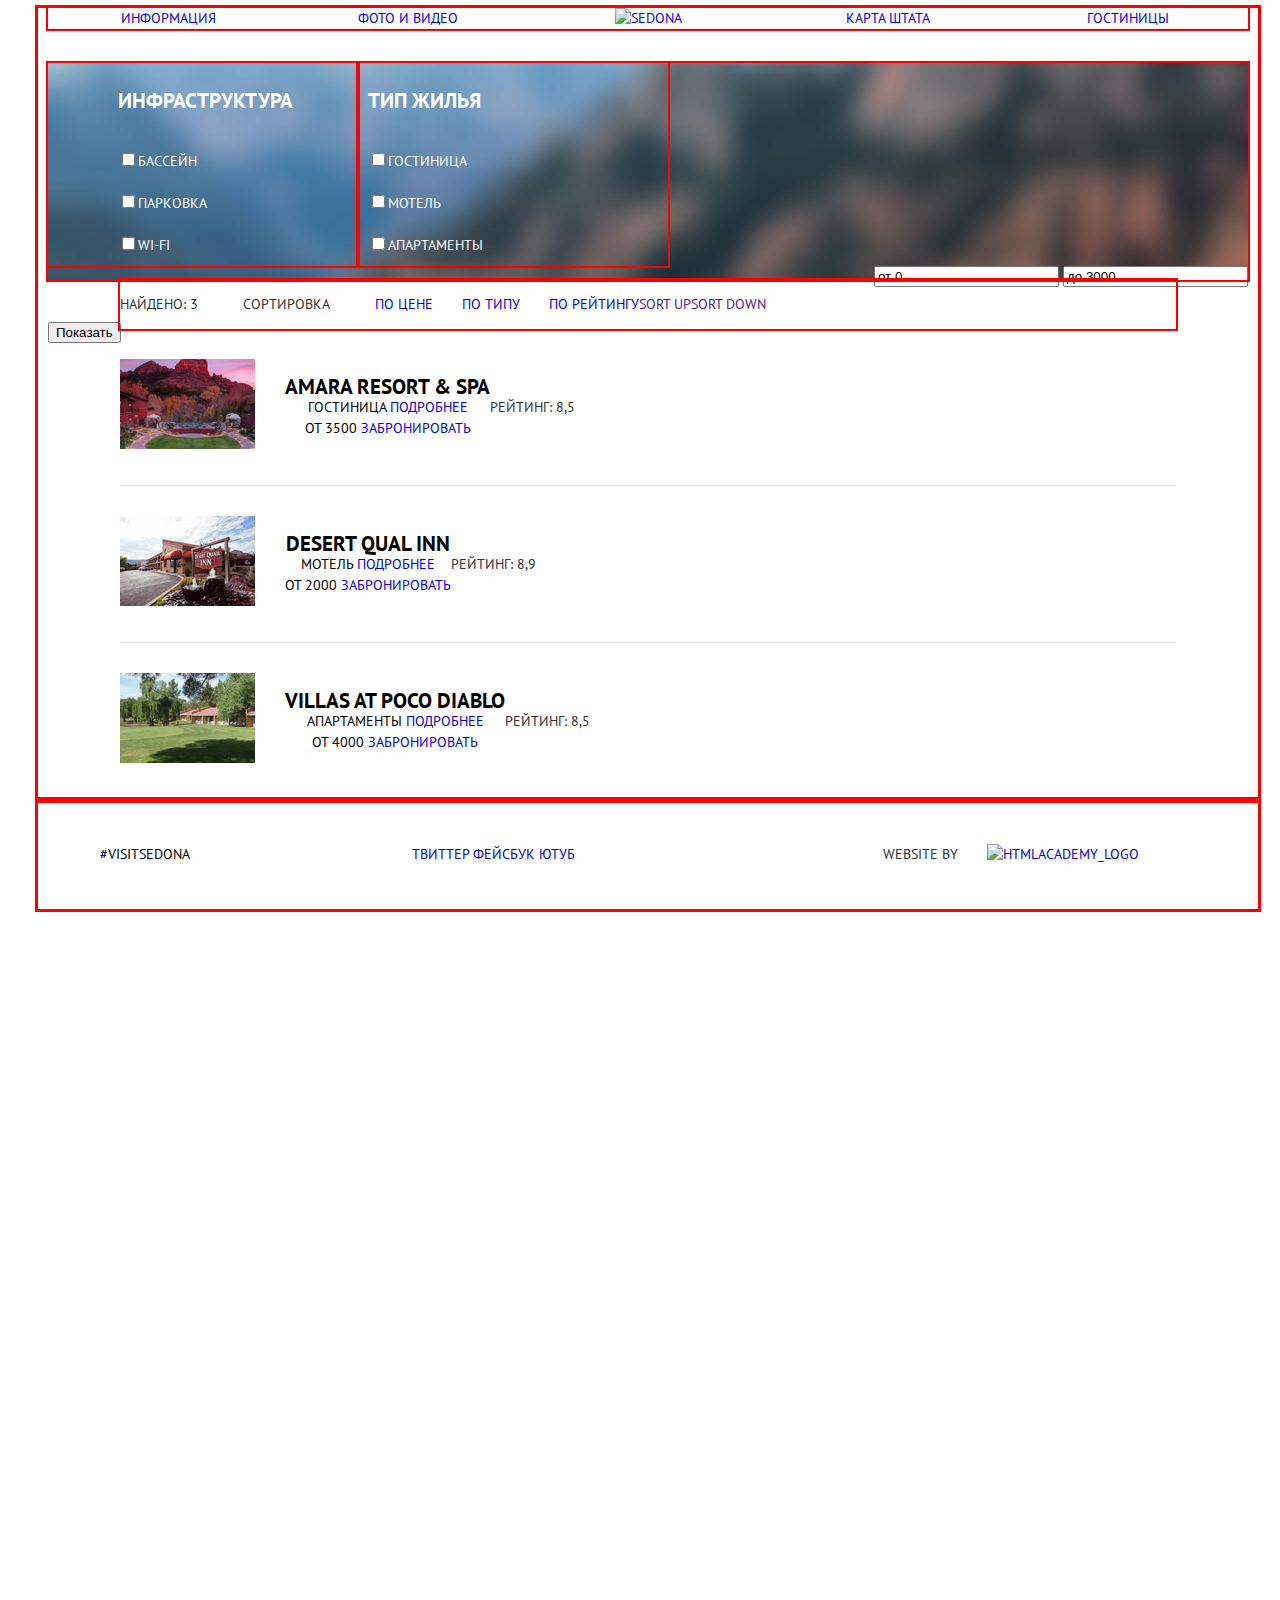
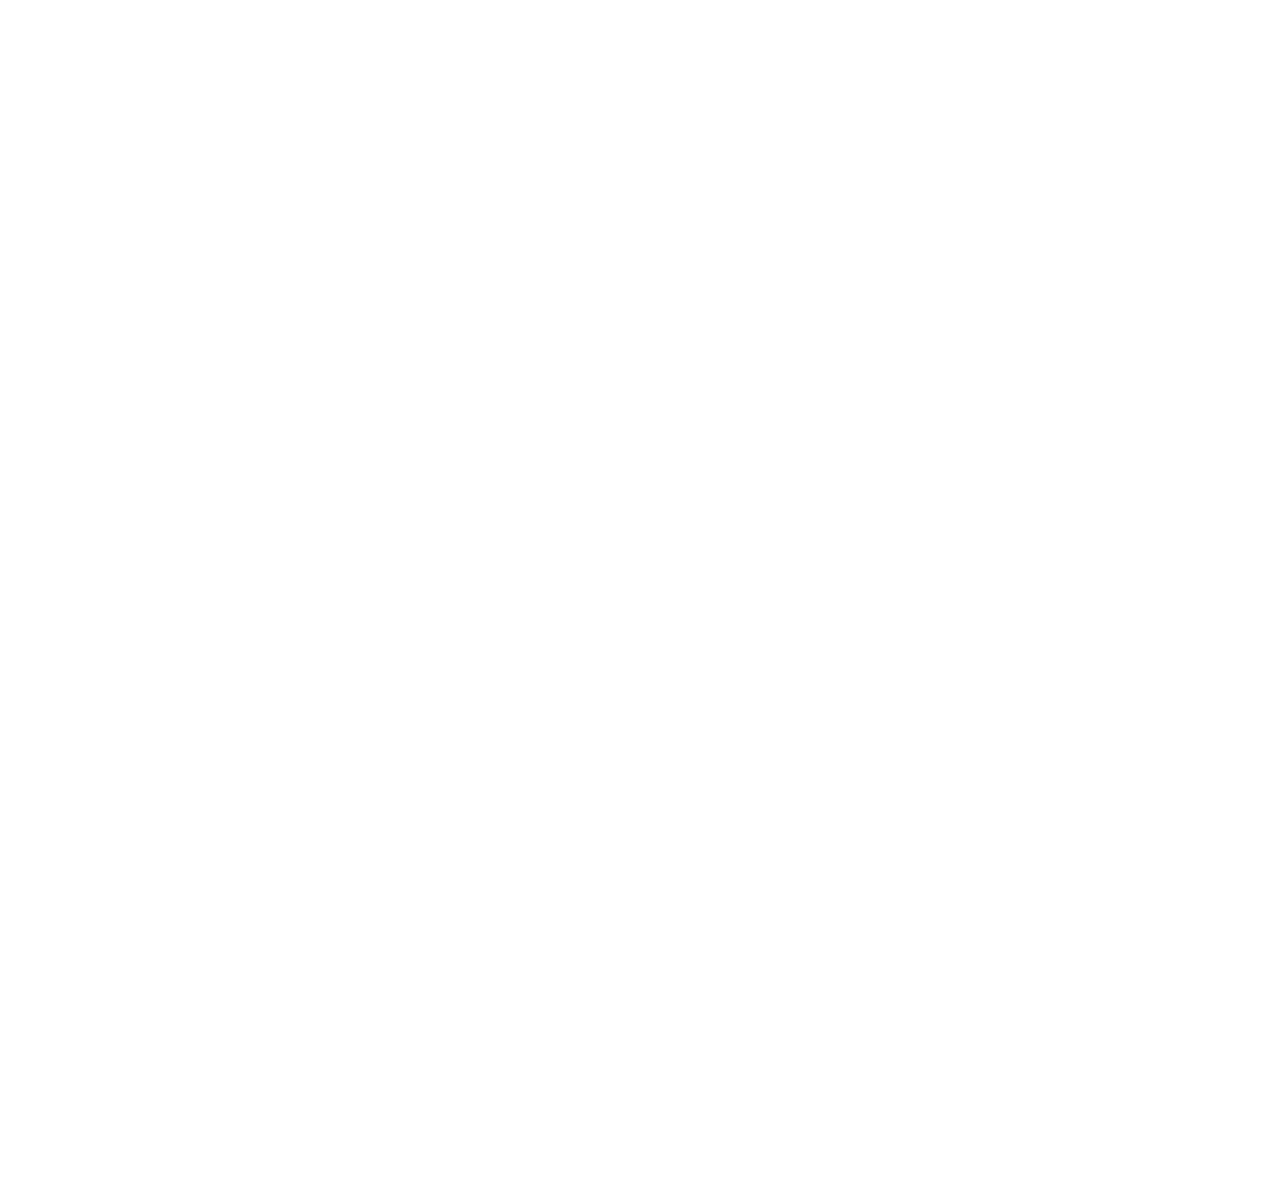
==== hotels.html @ 5031ecbe "Главная+ Отели" ====
<!DOCTYPE html>
<html lang="ru">
  <head>
    <meta charset="utf-8">
    <title>HTML Academy: Седона</title>
    <link href="https://fonts.googleapis.com/css?family=PT+Sans:400,700&subset=cyrillic" rel="stylesheet"> 
    <link href="css/style.css" rel="stylesheet">
  </head>
  <body class="inner-page">
    <main class="container">
  	    <header class="main-header">
           
            <nav class="main-navigation">
                <ul class="nav">
                    <li>
                        <a href="info.html">Информация</a>
                    </li>
                    <li>
                        <a href="gallery.html">Фото и видео</a>
                    </li>
                    <li class="index-logo">
                        <a href="index.html">
                            <img src="img/logo.png" width="138" height="70" alt="Sedona" />
                        </a>
                    </li>
                    <li>
                        <a href="map.html">Карта штата</a>
                    </li>
                    <li>
                        <a href="hotels.html">Гостиницы</a>
                    </li>
                </ul>
            </nav> 
            
        </header>
        <!-- End header -->
    
    
        <div class="inner_form">
            <form action="0#" method="post">
                <div class="features_form">
                    <div class="infrastructure">
                        <h2>Инфраструктура</h2>
                        <input type="checkbox" name="filter_pool" id="pool"><label for="pool">Бассейн</label><br>
                        <input type="checkbox" name="filter_parking" id="parking"><label for="parking">Парковка</label><br>
                        <input type="checkbox" name="filter_wi-fi" id="wi-fi"><label for="wi-fi">WI-FI</label>
                    </div>
                    <div class="houses_type">
                        <h2>Тип жилья</h2>
                        <input type="checkbox" name="filter_hotels" id="hotels"><label for="hotels">Гостиница</label><br>
                        <input type="checkbox" name="filter_motels" id="motels"><label for="motels">Мотель</label><br>
                        <input type="checkbox" name="filter_apartments" id="apartments"><label for="apartments">Апартаменты</label>
                    </div>
                </div>
                <div class="range-filter">
                    <h2>Стоимость в сутки (Р)</h2>
                    <div class="range-controls">
                        <div class="scale"><div style="margin-left:50px;width:100px;" class="bar"></div></div>
                        <div class="toggle min-toggle"></div>
                        <div class="toggle max-toggle"></div>
                    </div>
                    <div class="price-controls">
                        <input class="min-price" type="text" value="от 0">
                        <input class="max-price" type="text" value="до 3000">
                    </div>
                </div>
                    
                    <!-- <input type="text" id="minCost" value="0" placeholder="от 0" />
                    <input type="text" id="maxCost" value="5000" placeholder="до 5000" />
                    <div class="range">
                        <span></span>
                        <span></span>
                    </div> -->
                <button class="btn" type="submit">Показать</button>
            </form>
        </div>
        <!-- End form -->
        <div class="sorting">
            <p>Найдено: 3</p>
            <p>Сортировка</p>
            <ul class="sorting_type">
                <li>
                    <a href="#">По цене</a>
                </li>
                <li>
                    <a href="#">По типу</a>
                </li>
                <li>
                    <a href="#">По рейтингу</a>
                </li>      
            </ul>
            <div class="range">
                <a class="sort_up" href="">sort up</a>
                <a class="sort_down" href="">sort down</a>
            </div>
        </div>
        <article class="hotels">
            <div class="hotel_img">
                <a href="amara_resort.html">
                    <img src="img/amara_resort.jpg" width="135" height="90" alt="amara resort" />
                </a>
            </div>

            <div class="description">
                <h2>Amara Resort & SPA</h2>
                <div class="details">
                    <span>Гостиница</span>
                    <a href="amara_resort.html">Подробнее</a>
                </div>
                <div class="details">
                    <span>от 3500</span>
                    <a href="book.html">Забронировать</a>
                </div>
            </div>
            
            <div class="rating">
                <div class="rating_icon">
                    <span class="icon_star"></span>
                    <span class="icon_star"></span>
                    <span class="icon_star"></span>
                    <span class="icon_star"></span>
                </div> 
                <p class="rating_point">Рейтинг: 8,5</p>
            </div>
        </article>

        <article class="hotels">
            <div class="hotel_img">
                <a href="desert_Qual_Inn.html">
                    <img src="img/Desert_Qual_Inn.jpg" width="135" height="90" alt="Desert Qual Inn" />
                </a>
            </div>

            <div class="description">
                <h2>Desert Qual Inn</h2>
                <div class="details">
                    <span>Мотель</span>
                    <a href="desert_Qual_Inn.html">Подробнее</a>
                </div>
                <div class="details">
                    <span>от 2000</span>
                    <a href="book.html">Забронировать</a>
                </div>
            </div>

            <div class="rating">
                <div class="rating_icon">
                    <span class="icon_star"></span>
                    <span class="icon_star"></span>
                </div> 
                <p class="rating_point">Рейтинг: 8,9</p>
            </div>
        </article>

        <article class="hotels">
            <div class="hotel_img">
                <a href="villas_at_poco.html">
                    <img src="img/villas_at_poco.jpg" width="135" height="90" alt="villas at poco diablo" />
                </a>
            </div>

            <div class="description">
                <h2>Villas At Poco Diablo</h2>
                <div class="details">
                    <span>Апартаменты</span>
                    <a href="villas_at_poco.html">Подробнее</a>
                </div>
                <div class="details">
                    <span>от 4000</span>
                    <a href="book.html">Забронировать</a>
                </div>
            </div>
            <div class="rating">
                <div class="rating_icon">
                    <span class="icon_star"></span>
                    <span class="icon_star"></span>
                    <span class="icon_star"></span>
                    <span class="icon_star"></span>
                </div>
                <p class="rating_point">Рейтинг: 8,5</p>
            </div>
            
        </article>

    </main>
    <!-- End main -->
    <footer class="main-footer">
      <div class="container">
        <span>#Visitsedona</span>
        <section class="footer-social">
          <a class="social-btn social-btn-tw" href="#">Твиттер</a>
          <a class="social-btn social-btn-fb" href="#">Фейсбук</a>
          <a class="social-btn social-btn-ytube" href="#">Ютуб</a>
        </section>
        <section class="footer-copyright">
          <p>Website by</p>
          <a class="btn" href="https://htmlacademy.ru"><img src="img/htmlacademy logo.png" width="113" height="39" alt="htmlacademy_logo" /></a>
        </section>
      </div>
    </footer>
    </main>

    <!-- <p>Репозиторий создан для обучения на интенсивном онлайн‑курсе «<a href="https://htmlacademy.ru/intensive/htmlcss">Базовый HTML и CSS</a>».</p> -->

  </body>
</html>
---- css/style.css ----
body {
	min-width: 1280px;
	min-height: 2762px;
	font-family: 'PT Sans', sans-serif;
	font-size: 14px;
	text-transform: uppercase;
	text-align: center;
	line-height: 21px;
	background: #ffffff url("img/background_photo.jpg") no-repeat 20% top; /*пройти курс по бэкграундам*/

}

h1 {
	font-size: 30px;
	font-weight: bold; 
}

h2 {
	font-size: 21px;
	font-weight: bold;
}

p {
	color: #333333;
}

.container {
	width: 1200px;
	margin: 0 auto;
  	padding: 0 10px;
	
	outline: 3px solid red;
}

.main-header {
	width: auto;
	min-height: 55px;

}

.nav {
	display: flex;
	justify-content: space-around;
	outline: 2px solid red;
}

	
ul {
  	list-style: none;
  	margin: 0;
  	padding-left: 0;
  	align-items: center;
}

.nav li {
	width: 20%;
}

a {
	text-decoration: none;
}

.background_view {
	height: 508px;
	background: url("../img/background_photo.jpg") no-repeat;
	background-size: cover;
	position: relative;
	
}

.background_view:after {
	content: "";
	background: url("../img/background_shape.png") no-repeat;
	height: 57px;
	
	position: absolute;
	bottom: 0;
	left: 0;
	right: 0;
}

.background_view img {
	text-align: center;
	padding-top: 75px;
}

.inner_form {
	height: 217px;
	background: url("../img/form_image.jpg") no-repeat center;
	background-size: cover;
	color: #ffffff;
	
	text-align: left;
	outline: 2px solid red;
}



.features_form {

	display: flex;
	flex-wrap: wrap;
	justify-content: flex-start;
	text-align: left;
	
}

.features_form .infrastructure {
	width: 20%;
	padding-left: 70px;
	line-height: 3em;
	
	outline: 2px solid red;
}


.features_form .houses_type {
	width: 25%;
	padding-left: 10px;
	line-height: 3em;
	
	outline: 2px solid red;
}

.range-filter {
	display: flex;
	justify-content: flex-end;
}

.sorting {
	width: 1056px;
	margin: 0 auto;
	display: flex;
	justify-content: flex-start;
	
	outline: 2px solid red;
}

.sorting p {
	/*width: 25%;*/
	align-items: stretch;
	padding-right: 45px;
}

.sorting_type {
	width: 25%;
	display: flex;
	justify-content: space-between;
	align-items: center;

}

.range {
	display: flex;
	align-items: center;
}


.inner-page .hotels {
	width: 1056px;
	min-height: 59px;
	margin: 0 auto;
	display: flex;
	justify-content: flex-start;
	align-items: center;
	border-bottom: 1px solid #e5e5e5;
	

	/*outline: 2px solid red;*/
}

.inner-page .hotel_img {
	padding: 30px 30px 30px 0px;
}

.inner-page .description h2 {
	margin: 0;
}

.description .details {
	flex-direction: column;
}

.inner-page .rating {
	justify-content: flex-end;
}

.about {
	width: auto;
	min-height: 215px;
	margin-bottom: 10px;
	display: flex;
	flex-direction: column;
	align-items: center;
	outline: 2px solid red;
}

.about > h2 {
	width: 575px;
	margin: 55 0 0 0px;
	line-height: 26px;
	outline: 2px solid red;

}
.about p {
	width: 575px;
	margin: auto;
	outline: 2px solid red;

}

.reason {
	/*height: 258px;*/
	display: flex;
	flex-direction: row;
	justify-content: center;
	align-items: center;
	background-color: #81b3d2;
	outline: 2px solid red;
}

/*.reason .col_1 {
	width: 33,33333%;
	
	text-align: center;
	margin: auto;

}*/

.reason .col_1 h2 {
	color: #ffffff;


}

.reason .col_1 p {
	color: #ffffff;

	
}

/*.reason .col_1 .number {
	padding: 25 0px;
}*/


.reason_image {
	position: relative;
	height: 256px;
	overflow: hidden;
}

.reason_image img {
	position: absolute;
	left: 0;
	right: 0;
	top: 0;
	bottom: 0;
	margin: auto;
}

.col_1 {
	width: 33.33333%;
	outline: 2px solid yellow;
}

.col_2 {
	width: 66.66666%;
}

.features_list {
	height: 255px;
	display: flex;
	flex-direction: row;
	justify-content: center;
	align-items: center;
	background-color: #eeeeee;
}

/*.reason .col_1 {
	padding: 50 0px;
}*/

.features_list .col_1 {
	padding: 50px;
}

.form {
	width: 0 auto;
	height: 290px;
	display: flex;
	flex-direction: column;
	justify-content: center;
	outline: 2px solid red;
}

.form p {
	width: 450px;
	margin: 0 auto;
	
}
.form h2 {
	width: 450px;
	margin: 0 auto;
	padding: 30px;
}

.form p {
	color: #333333;
}

.form .research {
	width: 575px;
	height: 486px;
	display: flex;
	flex-direction: column;
	align-content: flex-start;
	margin: auto;
	outline: 2px solid red;
}

.map {
	background: url(../img/map.jpg) no-repeat;
	width: auto;
	height: 593px;
	margin: auto;
	outline: 2px solid red;
}

.main-footer {
	width: auto;
	min-height: 120px;
	background: rgba(255, 255, 255, 0.9)
	
}
footer .container {
	display: flex;
	flex-direction: row;
	justify-content: space-around;
	align-items: center;
	padding-top: 30px;
	padding-bottom: 30px;

}

footer .container p {
	width: 33.33333%;
	/*margin: 0 auto;*/
}

.footer-social {
	width: 33.33333%;
}

.footer-copyright {
	width: 33.33333%;
	display: inline-flex;
	justify-content: center;
	align-items: center;
}

.footer-copyright span {
	margin-right: 5px;
}


/*.logo_academy {
	padding-left: 50px;
}*/
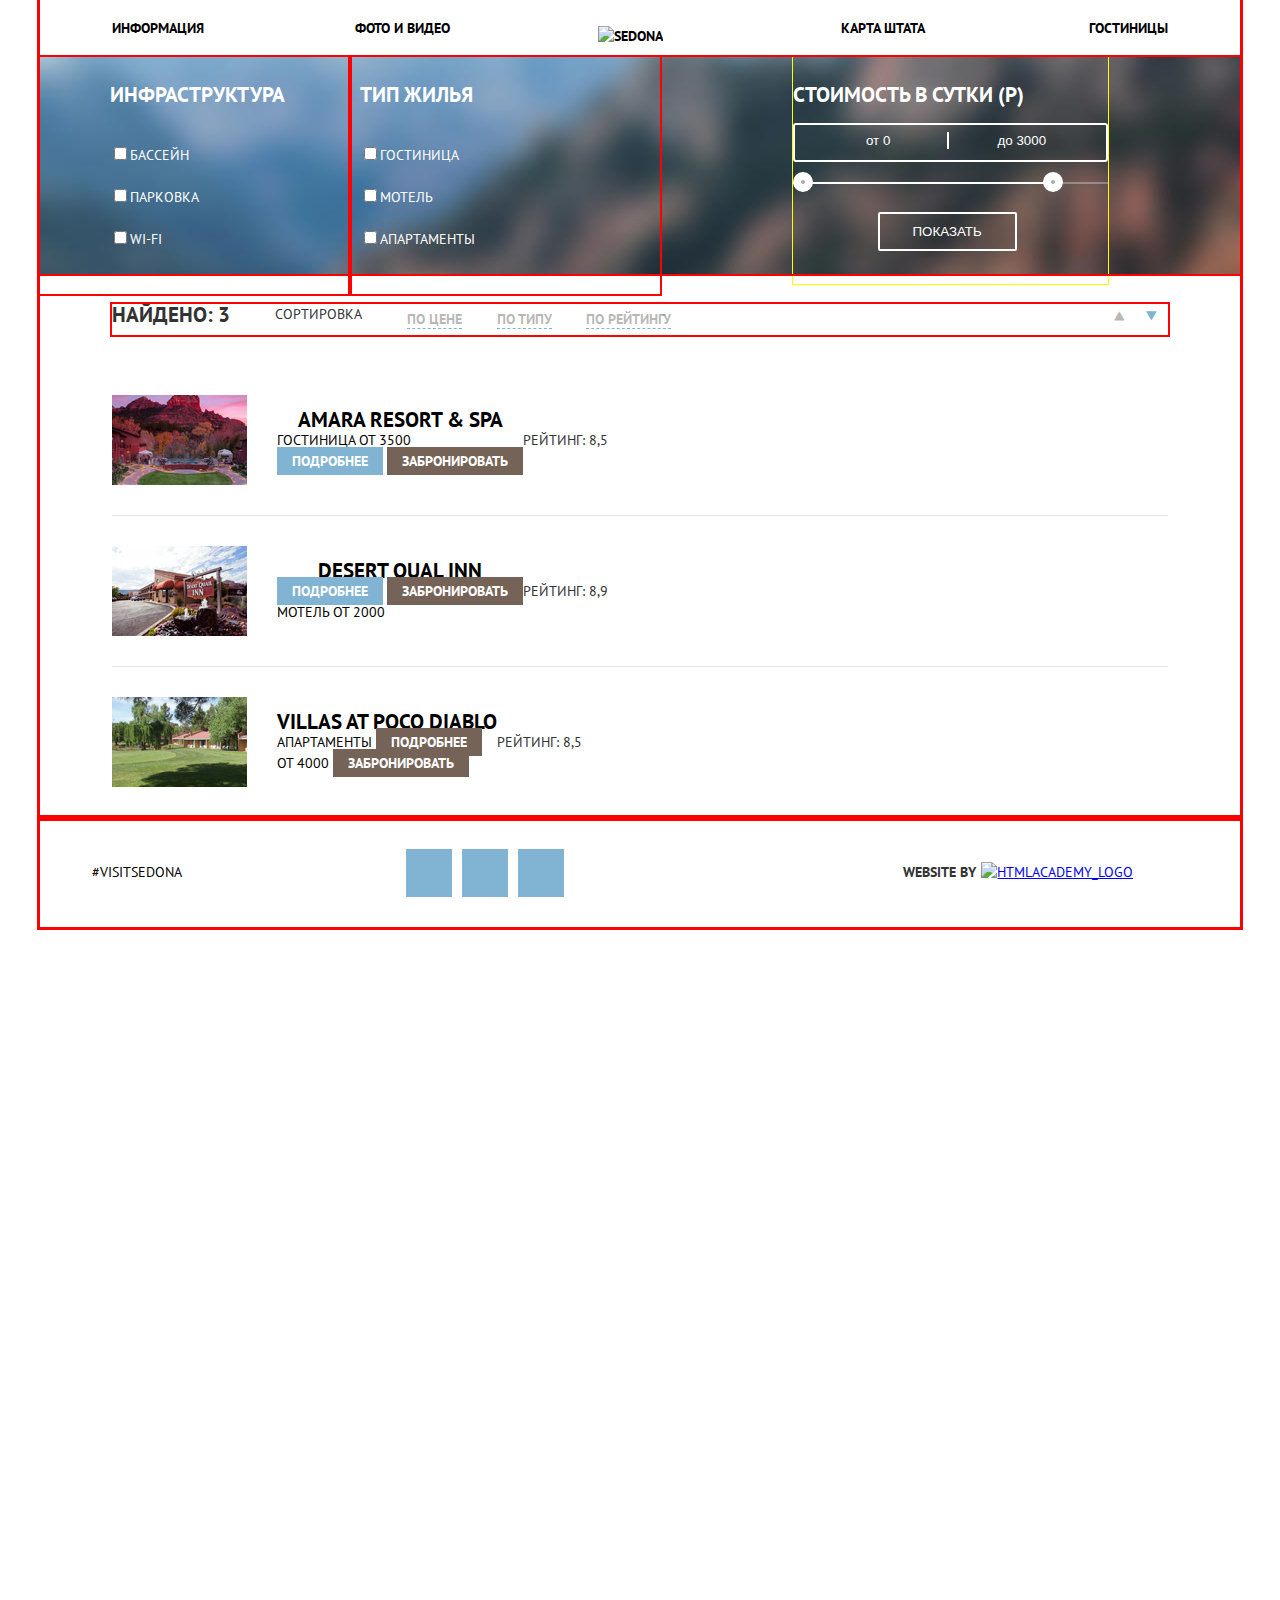
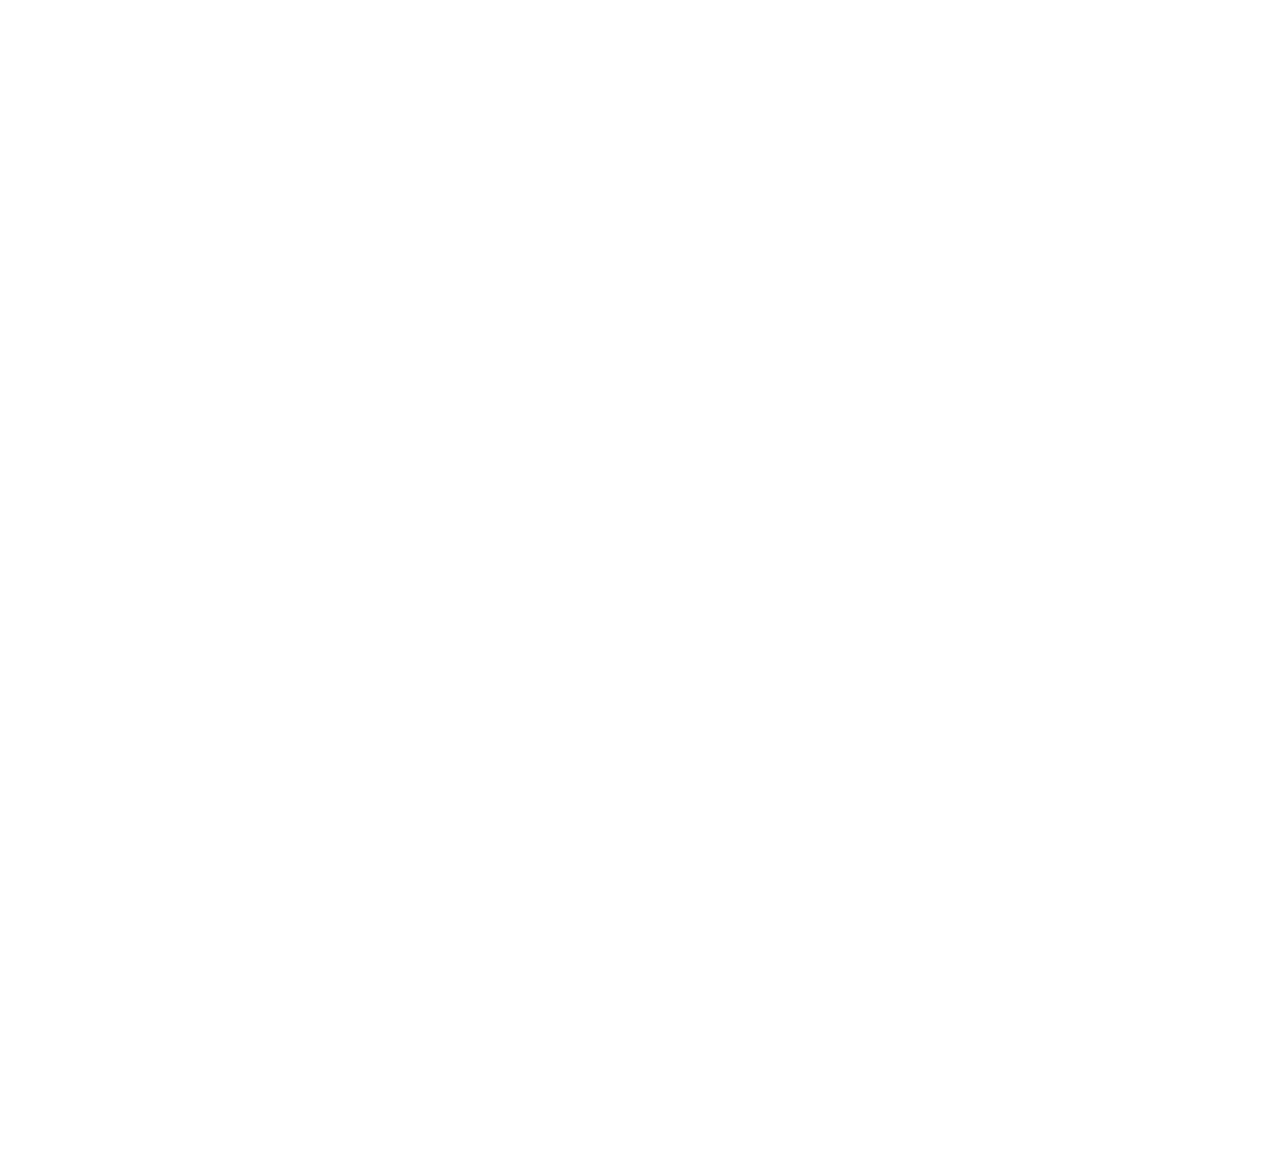
==== commit 027327e0: "доработки" ====
--- a/hotels.html
+++ b/hotels.html
@@ -3,6 +3,7 @@
   <head>
     <meta charset="utf-8">
     <title>HTML Academy: Седона</title>
+    <link rel="stylesheet" href="normalize.css">
     <link href="https://fonts.googleapis.com/css?family=PT+Sans:400,700&subset=cyrillic" rel="stylesheet"> 
     <link href="css/style.css" rel="stylesheet">
   </head>
@@ -37,32 +38,34 @@
     
     
         <div class="inner_form">
-            <form action="0#" method="post">
-                <div class="features_form">
-                    <div class="infrastructure">
-                        <h2>Инфраструктура</h2>
-                        <input type="checkbox" name="filter_pool" id="pool"><label for="pool">Бассейн</label><br>
-                        <input type="checkbox" name="filter_parking" id="parking"><label for="parking">Парковка</label><br>
-                        <input type="checkbox" name="filter_wi-fi" id="wi-fi"><label for="wi-fi">WI-FI</label>
-                    </div>
-                    <div class="houses_type">
-                        <h2>Тип жилья</h2>
-                        <input type="checkbox" name="filter_hotels" id="hotels"><label for="hotels">Гостиница</label><br>
-                        <input type="checkbox" name="filter_motels" id="motels"><label for="motels">Мотель</label><br>
-                        <input type="checkbox" name="filter_apartments" id="apartments"><label for="apartments">Апартаменты</label>
-                    </div>
-                </div>
+            <form class="features_form" action="0#" method="post">
+                
+                <div class="infrastructure">
+                    <h2>Инфраструктура</h2>
+                    <input type="checkbox" name="filter_pool" id="pool"><label for="pool">Бассейн</label><br>
+                    <input type="checkbox" name="filter_parking" id="parking"><label for="parking">Парковка</label><br>
+                    <input type="checkbox" name="filter_wi-fi" id="wi-fi"><label for="wi-fi">WI-FI</label>
+                </div>
+                <div class="houses_type">
+                    <h2>Тип жилья</h2>
+                    <input type="checkbox" name="filter_hotels" id="hotels"><label for="hotels">Гостиница</label><br>
+                    <input type="checkbox" name="filter_motels" id="motels"><label for="motels">Мотель</label><br>
+                    <input type="checkbox" name="filter_apartments" id="apartments"><label for="apartments">Апартаменты</label>
+                </div>
+                
                 <div class="range-filter">
                     <h2>Стоимость в сутки (Р)</h2>
-                    <div class="range-controls">
-                        <div class="scale"><div style="margin-left:50px;width:100px;" class="bar"></div></div>
-                        <div class="toggle min-toggle"></div>
-                        <div class="toggle max-toggle"></div>
-                    </div>
+                    
                     <div class="price-controls">
                         <input class="min-price" type="text" value="от 0">
                         <input class="max-price" type="text" value="до 3000">
                     </div>
+                    <div class="range-controls">
+                        <div class="scale"><div style="margin-left:0px; width: 255px;" class="bar"></div></div>
+                        <div class="toggle min-toggle"></div>
+                        <div class="toggle max-toggle"></div>
+                    </div>
+                    <button class="btn_reserch" type="submit">Показать</button>
                 </div>
                     
                     <!-- <input type="text" id="minCost" value="0" placeholder="от 0" />
@@ -71,7 +74,7 @@
                         <span></span>
                         <span></span>
                     </div> -->
-                <button class="btn" type="submit">Показать</button>
+                
             </form>
         </div>
         <!-- End form -->
@@ -90,25 +93,24 @@
                 </li>      
             </ul>
             <div class="range">
-                <a class="sort_up" href="">sort up</a>
-                <a class="sort_down" href="">sort down</a>
+                <a class="sort_up" href="">sort up<span class="icon-up-dir"></span></a>
+                <a class="sort_down" href="">sort down<span class="icon-down-dir"></span></a>
             </div>
         </div>
         <article class="hotels">
-            <div class="hotel_img">
-                <a href="amara_resort.html">
-                    <img src="img/amara_resort.jpg" width="135" height="90" alt="amara resort" />
-                </a>
-            </div>
+            <a class="hotel_img" href="amara_resort.html">
+                <img src="img/amara_resort.jpg" width="135" height="90" alt="amara resort" />
+            </a>
 
             <div class="description">
                 <h2>Amara Resort & SPA</h2>
                 <div class="details">
                     <span>Гостиница</span>
+                    <span>от 3500</span>
+                    
+                </div>
+                <div class="details">
                     <a href="amara_resort.html">Подробнее</a>
-                </div>
-                <div class="details">
-                    <span>от 3500</span>
                     <a href="book.html">Забронировать</a>
                 </div>
             </div>
@@ -134,12 +136,13 @@
             <div class="description">
                 <h2>Desert Qual Inn</h2>
                 <div class="details">
+                    
+                    <a href="desert_Qual_Inn.html">Подробнее</a>
+                    <a href="book.html">Забронировать</a>
+                </div>
+                <div class="details">
                     <span>Мотель</span>
-                    <a href="desert_Qual_Inn.html">Подробнее</a>
-                </div>
-                <div class="details">
                     <span>от 2000</span>
-                    <a href="book.html">Забронировать</a>
                 </div>
             </div>
 
--- a/css/style.css
+++ b/css/style.css
@@ -1,14 +1,65 @@
 body {
 	min-width: 1280px;
 	min-height: 2762px;
+	margin: 0;
 	font-family: 'PT Sans', sans-serif;
 	font-size: 14px;
 	text-transform: uppercase;
 	text-align: center;
 	line-height: 21px;
-	background: #ffffff url("img/background_photo.jpg") no-repeat 20% top; /*пройти курс по бэкграундам*/
-
-}
+	background: #ffffff url("img/background_photo.jpg") no-repeat 20% top; 
+}
+
+body .inner-page {
+	font-family: 'PT Sans', sans-serif;
+	font-size: 14px;
+	text-transform: uppercase;
+	text-align: center;
+	line-height: 21px;
+}
+
+/*Иконочные шрифты*/
+@font-face {
+  font-weight: normal;
+  font-style: normal;
+
+  font-family: "symbols-sedona";
+  src: url("../fonts/symbols-sedona.woff") format("woff"),
+       url("../fonts/symbols-sedona.woff2") format("woff2");
+}
+
+[class^="icon-"]::before,
+[class*=" icon-"]::before {
+  display: inline-block;
+  width: 1em;
+  margin-right: 0.2em;
+  margin-left: 0.2em;
+
+  font-weight: normal;
+  line-height: 1em;
+  font-family: "symbols-sedona";
+  text-align: center;
+  text-transform: none;
+  text-decoration: inherit;
+  font-style: normal;
+  font-variant: normal;
+
+  speak: none;
+}
+
+.icon-facebook::before { content: "\66"; } /* "f" */
+.icon-twitter::before { content: "\74"; } /* "t" */
+.icon-up-dir::before { content: "\25b2"; } /* "▲" */
+.icon-down-dir::before { content: "\25bc"; } /* "▼" */
+.icon-star::before { content: "\2605"; } /* "★" */
+.icon-check-off::before { content: "\2610"; } /* "☐" */
+.icon-check-on::before { content: "\2611"; } /* "☑" */
+.icon-calendar::before { content: "\e800"; } /* "" */
+.icon-plus::before { content: "\e801"; } /* "" */
+.icon-minus::before { content: "\e802"; } /* "" */
+.icon-youtube::before { content: "\f39e"; } /* "" */
+
+/*End Иконочные шрифты*/
 
 h1 {
 	font-size: 30px;
@@ -27,7 +78,6 @@
 .container {
 	width: 1200px;
 	margin: 0 auto;
-  	padding: 0 10px;
 	
 	outline: 3px solid red;
 }
@@ -38,26 +88,72 @@
 
 }
 
+.main-navigation {
+	padding: 0 6%;
+	
+
+}
+
 .nav {
-	display: flex;
-	justify-content: space-around;
-	outline: 2px solid red;
+	height: 57px;
+	display: flex;
+
+	justify-content: space-between;
+	/*outline: 2px solid yellow;*/
+	
 }
 
 	
 ul {
   	list-style: none;
   	margin: 0;
-  	padding-left: 0;
+  	padding: 0;
   	align-items: center;
+  	text-align: left;
+  	font-weight: bold;
+  	
+  	text-decoration: none; 
+}
+
+.nav li:nth-child(4n) {
+	text-align: right;
+}
+
+.nav li:nth-child(5n) {
+	text-align: right;
 }
 
 .nav li {
 	width: 20%;
-}
-
-a {
+
+}
+
+.nav li:nth-child(3n) {
+	width: 8%;
+	align-items: flex-start;
+}
+
+.nav a {
 	text-decoration: none;
+	color: #000000;
+}
+
+.nav a:hover {
+	color: #81b3d2;
+}
+
+.nav a:active {
+	color: rgba(0, 0, 0, 0.3);
+}
+
+.index-logo img {
+	top: 8px;
+	position: relative;
+	z-index: 2;
+}
+
+.index-logo:after {
+	position: absolute;
 }
 
 .background_view {
@@ -81,7 +177,7 @@
 
 .background_view img {
 	text-align: center;
-	padding-top: 75px;
+	margin-top: 75px;
 }
 
 .inner_form {
@@ -99,8 +195,7 @@
 .features_form {
 
 	display: flex;
-	flex-wrap: wrap;
-	justify-content: flex-start;
+	justify-content: space-around;
 	text-align: left;
 	
 }
@@ -123,13 +218,98 @@
 }
 
 .range-filter {
-	display: flex;
-	justify-content: flex-end;
+	
+	width: 330px;
+	height: 217px;
+	/*text-align: right;*/
+	outline: 1px solid yellow;
+}
+
+.price-controls {
+	/*display: inline;*/
+	
+	border: none;
+	padding: 7px;
+	text-align: center;
+	border: 2px solid #fff;
+	border-radius: 3px;
+}
+
+.price-controls input {
+	width: 45%;
+	vertical-align: top;
+	text-align: center;
+	background: 0 0;
+	margin: 0;
+	border: none;
+	color: #ffffff;
+}
+
+.price-controls .min-price {
+	border-right: 2px solid #ffffff;
+	border-radius: 0;
+	
+}
+
+.range-filter {
+    padding-top: 10px;
+    width: 315px;
+    margin: auto;
+    margin-bottom: 10px;
+}
+.range-controls {
+    position: relative;
+    width: 100%;
+
+    height: 30px;
+    margin-bottom: 15px;
+    border-radius: 5px;
+    overflow: hidden;
+}
+.scale {
+    margin-top: 20px;
+    height: 2px;
+    background: rgba(255, 255, 255, 0.3);
+}
+.bar {
+    height: 2px;
+    background: #ffffff;
+}
+.toggle {
+    position: absolute;
+    top: 10px;
+    left:30px;
+    width: 4px;
+    height: 4px;
+    border: 8px solid white;
+    background: #ababab;
+    cursor: pointer;
+    border-radius:50%;
+}
+.min-toggle {
+    left: 0px;
+}
+.max-toggle {
+    left: 250px;
+}
+
+.btn_reserch {
+	vertical-align: middle;
+	padding: 10px 33px;
+	margin: 5px 85px;
+	border: 2px solid #ffffff;
+	border-radius: 2px;
+	background: 0 0;
+	color: #ffffff;
+	text-transform: uppercase;
 }
 
 .sorting {
-	width: 1056px;
-	margin: 0 auto;
+	/*width: 1056px;*/
+	margin-left: 72px;
+	margin-right: 72px;
+	margin-top: 30px;
+	margin-bottom: 30px;
 	display: flex;
 	justify-content: flex-start;
 	
@@ -138,8 +318,14 @@
 
 .sorting p {
 	/*width: 25%;*/
-	align-items: stretch;
+	font-size: 14px;
+	margin: 0;
 	padding-right: 45px;
+}
+
+.sorting p:nth-child(1) {
+	font-size: 21px;
+	font-weight: bold;
 }
 
 .sorting_type {
@@ -150,9 +336,36 @@
 
 }
 
+.sorting_type a {
+	font: inherit;
+	text-decoration: none;
+	border-bottom: 1px dashed #81b3d2;
+	color: rgba(0, 0, 0,  0.3);
+}
+
+.sorting_type a:active {
+	border-bottom: none;
+	color: #81b3d2;
+}
+
 .range {
 	display: flex;
 	align-items: center;
+	margin-left: auto;
+
+	font-size: 0;
+	vertical-align: top;
+	text-decoration: none;
+	text-align: center;
+}
+
+.range span {
+	font-size: 23px;
+	color: #81b3d2;
+	text-align: right;
+}
+.range .icon-up-dir {
+	color: rgba(0, 0, 0, 0.3);
 }
 
 
@@ -170,7 +383,14 @@
 }
 
 .inner-page .hotel_img {
+	width: 135px;
+	height: 90px;
 	padding: 30px 30px 30px 0px;
+}
+
+.hotel_img img {
+	width: 100%;
+	height: auto;
 }
 
 .inner-page .description h2 {
@@ -179,6 +399,25 @@
 
 .description .details {
 	flex-direction: column;
+	text-align: left;
+}
+
+.details a {
+	width: 110px;
+	height: 27px;
+	text-decoration: none;
+	color: #ffffff;
+	font-weight: bold;
+	padding: 5px 15px;
+}
+
+.details a:first-child {
+	
+	background: #81b3d2;
+}
+
+.details a:nth-child(2) {
+	background: #766357;
 }
 
 .inner-page .rating {
@@ -197,7 +436,8 @@
 
 .about > h2 {
 	width: 575px;
-	margin: 55 0 0 0px;
+	margin-top: 57px;
+	margin-bottom: 0px;
 	line-height: 26px;
 	outline: 2px solid red;
 
@@ -214,34 +454,19 @@
 	display: flex;
 	flex-direction: row;
 	justify-content: center;
-	align-items: center;
 	background-color: #81b3d2;
 	outline: 2px solid red;
 }
 
-/*.reason .col_1 {
-	width: 33,33333%;
-	
-	text-align: center;
-	margin: auto;
-
-}*/
 
 .reason .col_1 h2 {
 	color: #ffffff;
-
-
 }
 
 .reason .col_1 p {
 	color: #ffffff;
-
-	
-}
-
-/*.reason .col_1 .number {
-	padding: 25 0px;
-}*/
+	
+}
 
 
 .reason_image {
@@ -269,23 +494,71 @@
 }
 
 .features_list {
-	height: 255px;
+	height: 256px;
 	display: flex;
 	flex-direction: row;
 	justify-content: center;
-	align-items: center;
+	/*align-items: center;*/
 	background-color: #eeeeee;
 }
 
-/*.reason .col_1 {
-	padding: 50 0px;
-}*/
-
-.features_list .col_1 {
+.reason .col_1 {
+	margin: 0;
+	padding-top: 40px;
+}
+
+.second .col_1 {
 	padding: 50px;
 }
 
+.first {
+	height: 330px;
+	background-color: #ffffff;
+}
+
+.housing, .food, .souvenirs {
+	 position: relative;
+	 padding-top: 165px;
+}
+
+.housing::before {
+	content: "";
+	position: absolute;
+	top: 55px;
+	left: 160px;
+	width: 80px;
+	height: 80px;
+	background: url("../img/sprite.png") no-repeat;
+	background-position: -102px -5px;
+}
+
+
+.food::before {
+	content: "";
+	position: absolute;
+	top: 55px;
+	left: 160px;
+	width: 80px;
+	height: 80px;
+	background: url("../img/sprite.png") no-repeat;
+	background-position: -7px -5px;
+}
+
+
+.souvenirs::before {
+	content: "";
+	position: absolute;
+	top: 55px;
+	left: 160px;
+	width: 80px;
+	height: 80px;
+	background: url("../img/sprite.png") no-repeat;
+	background-position: -191px -7px;
+}    
+
 .form {
+	position: relative;
+	display: flex;
 	width: 0 auto;
 	height: 290px;
 	display: flex;
@@ -310,14 +583,100 @@
 }
 
 .form .research {
-	width: 575px;
-	height: 486px;
+	position: absolute;
+	top: -25px;
+	width: 568px;
+	height: 395px;
 	display: flex;
 	flex-direction: column;
-	align-content: flex-start;
+	justify-content: center;
+	align-items: center;
+	margin: 26.4%;
+	background-color: #ffffff;
+	box-shadow: 0 0 10px #cccccc;
+	font: inherit;
+	text-transform: inherit;
+	font-weight: bold;
+	
+	outline: 2px solid red;
+}
+
+.research label {
+	margin-top: 55px;
+}
+
+.research input {
+	background-color: #f2f2f2;
+	border: none;
+	font: inherit;
+	text-transform: inherit;
+	font-weight: bold;
+
+	/*margin: 20px;*/
+}
+
+.quantity_controls {
+	display: flex;
+	flex-direction: row;
+	justify-content: center;
+	align-items: center;
+}
+
+.quantity_controls input {
+	width: 114px;
+
+}
+
+.quantity_controls label {
+	margin: 0 auto;
+
+}
+
+.research input[type="text"] {
+	width: 346px;
+	height: 38px;
+	padding-left: 15px;
+}
+
+.research input[type="button"] {
+	width: 38px;
+	height: 38px;
+	color: #a9a9a9;
+}
+.quantity_controls input[type="text"] {
+	width: 38px;
+	height: 38px;
+	text-align: center;
+}
+
+.research input[type="submit"] {
+	width: 458px;
+	height: 58px;
+	background: #81b3d2;
+	color: #ffffff;
+	text-decoration: none;
+	font-size: 24px;
+	font-weight: bold; 
+	text-align: center;
+}
+
+
+.research_hotels {
+	display: inline-flex;
+	align-items: center;
+	justify-content: center;
 	margin: auto;
-	outline: 2px solid red;
-}
+	margin-bottom: 0;
+	width: 568px;
+	height: 86px;
+	background: #766357;
+	color: #ffffff;
+	text-decoration: none;
+	font-size: 24px;
+	font-weight: bold; 
+	text-align: center;
+}
+
 
 .map {
 	background: url(../img/map.jpg) no-repeat;
@@ -345,11 +704,34 @@
 
 footer .container p {
 	width: 33.33333%;
+	font-weight: bold;
 	/*margin: 0 auto;*/
 }
 
+
+
 .footer-social {
+	display: flex;
+	justify-content: center;
 	width: 33.33333%;
+}
+
+.social-btn {
+	width: 46px;
+	height: 48px;
+	margin: 0 5px;
+
+	font-size: 0;
+	vertical-align: top;
+	text-decoration: none;
+	text-align: center;
+	background: #81b3d2;
+}
+
+.social-btn span {
+	font-size: 19px;
+	color: #ffffff;
+	line-height: 48px;
 }
 
 .footer-copyright {
@@ -359,8 +741,11 @@
 	align-items: center;
 }
 
-.footer-copyright span {
+.footer-copyright p {
 	margin-right: 5px;
+	font-size: 14px;
+	text-align: right;
+	font-weight: normal;
 }
 
 
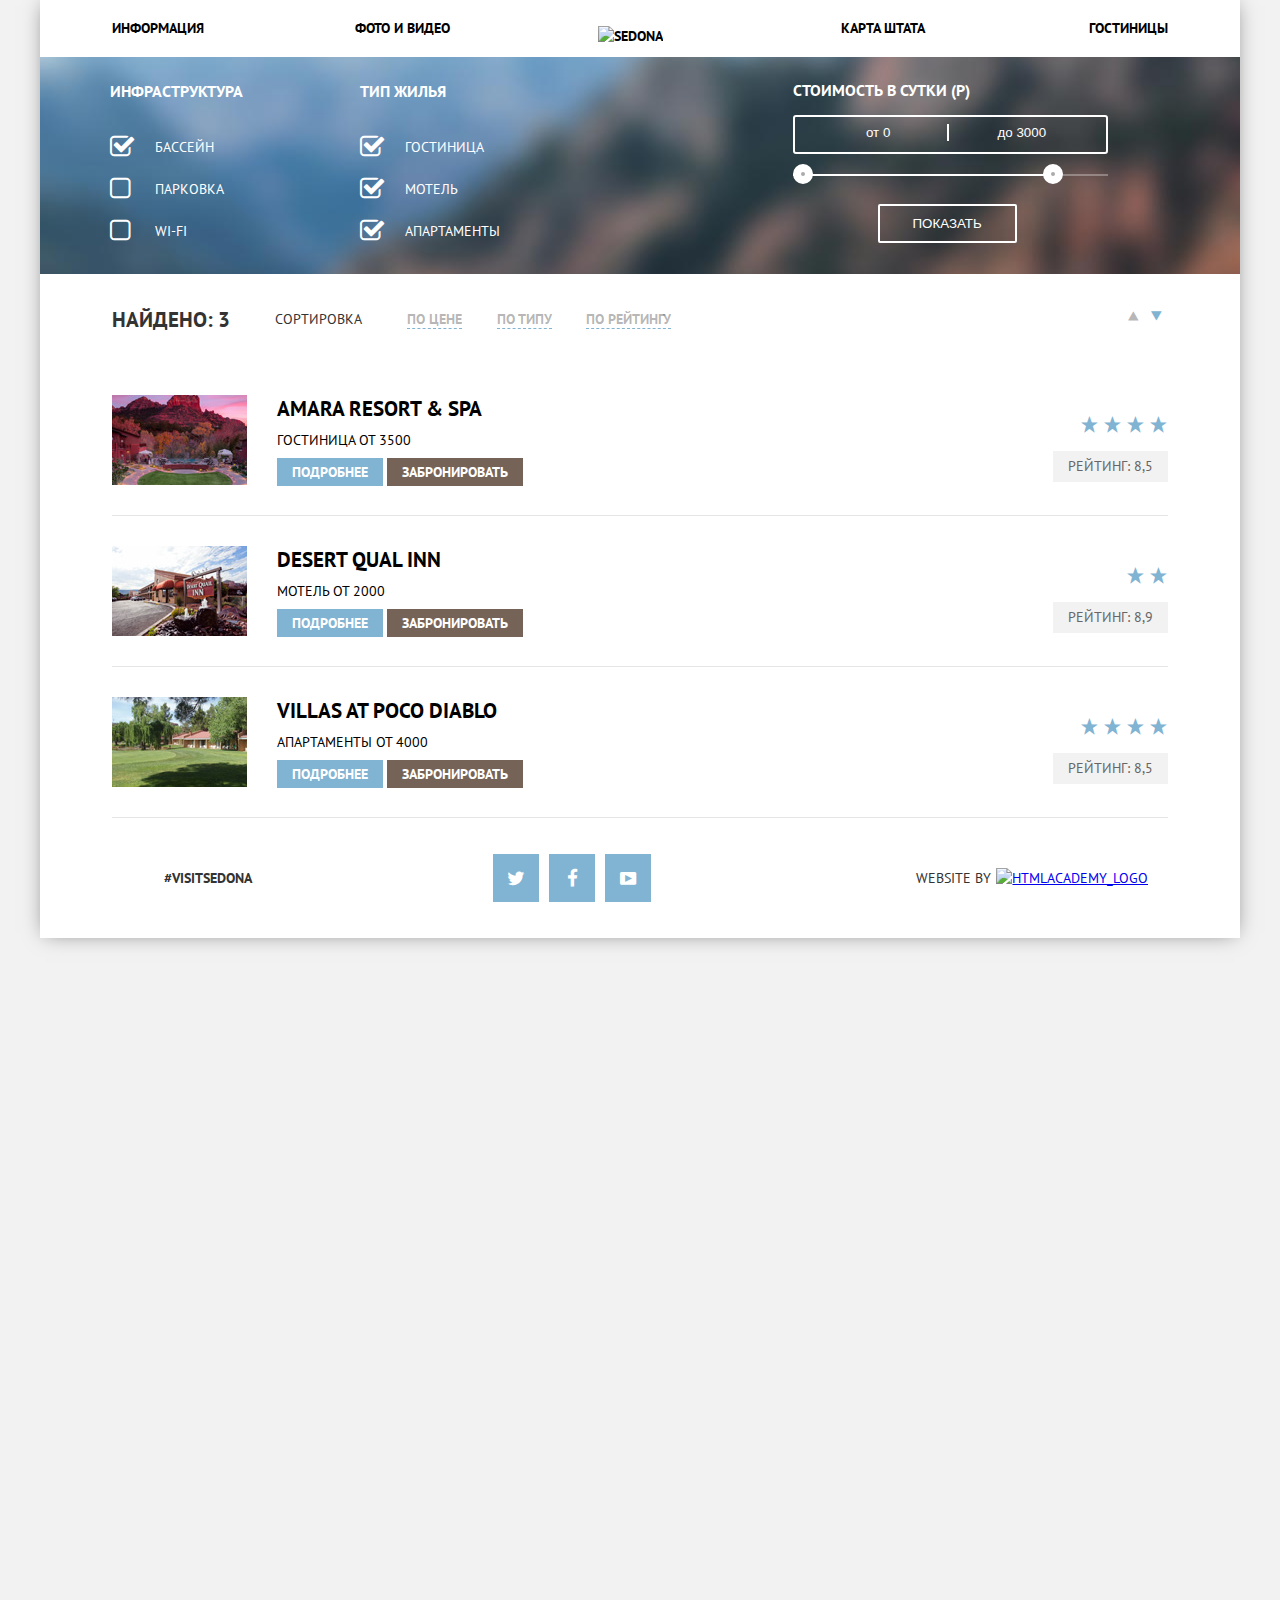
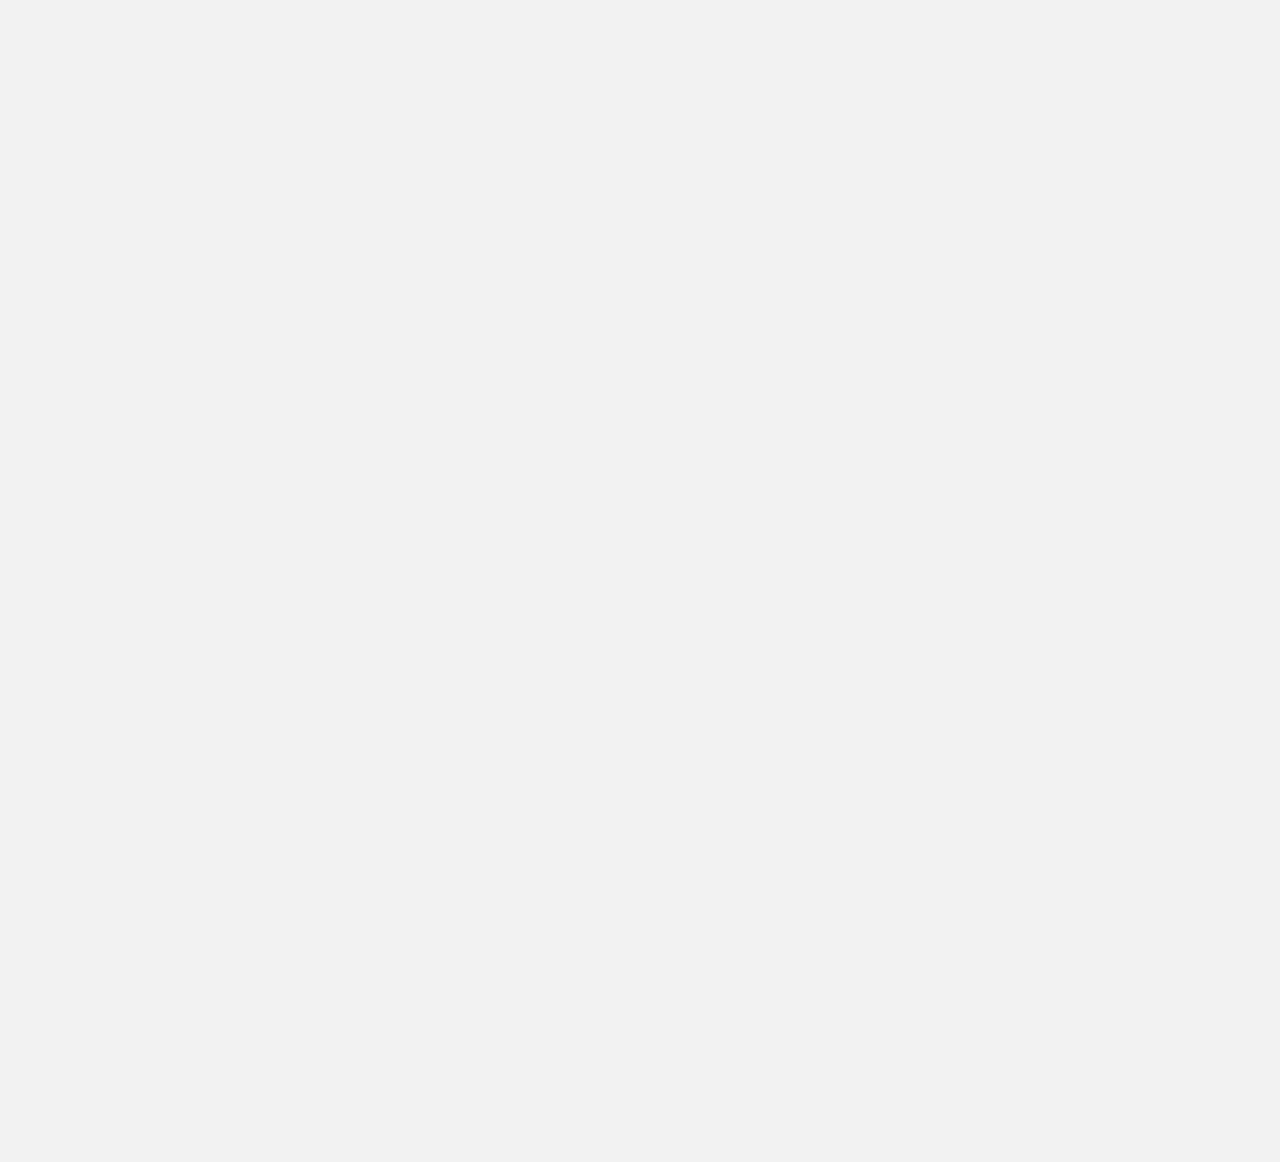
==== commit f7cacfad: "правки" ====
--- a/hotels.html
+++ b/hotels.html
@@ -42,15 +42,15 @@
                 
                 <div class="infrastructure">
                     <h2>Инфраструктура</h2>
-                    <input type="checkbox" name="filter_pool" id="pool"><label for="pool">Бассейн</label><br>
+                    <input type="checkbox" name="filter_pool" id="pool" checked><label for="pool">Бассейн</label><br>
                     <input type="checkbox" name="filter_parking" id="parking"><label for="parking">Парковка</label><br>
                     <input type="checkbox" name="filter_wi-fi" id="wi-fi"><label for="wi-fi">WI-FI</label>
                 </div>
                 <div class="houses_type">
                     <h2>Тип жилья</h2>
-                    <input type="checkbox" name="filter_hotels" id="hotels"><label for="hotels">Гостиница</label><br>
-                    <input type="checkbox" name="filter_motels" id="motels"><label for="motels">Мотель</label><br>
-                    <input type="checkbox" name="filter_apartments" id="apartments"><label for="apartments">Апартаменты</label>
+                    <input type="checkbox" name="filter_hotels" id="hotels" checked><label for="hotels">Гостиница</label><br>
+                    <input type="checkbox" name="filter_motels" id="motels" checked><label for="motels">Мотель</label><br>
+                    <input type="checkbox" name="filter_apartments" id="apartments" checked><label for="apartments">Апартаменты</label>
                 </div>
                 
                 <div class="range-filter">
@@ -83,7 +83,7 @@
             <p>Сортировка</p>
             <ul class="sorting_type">
                 <li>
-                    <a href="#">По цене</a>
+                    <a class=":active" href="#">По цене</a>
                 </li>
                 <li>
                     <a href="#">По типу</a>
@@ -93,8 +93,8 @@
                 </li>      
             </ul>
             <div class="range">
-                <a class="sort_up" href="">sort up<span class="icon-up-dir"></span></a>
-                <a class="sort_down" href="">sort down<span class="icon-down-dir"></span></a>
+                <a href="">sort up<span class="icon-up-dir"></span></a>
+                <a href="">sort down<span class="icon-down-dir"></span></a>
             </div>
         </div>
         <article class="hotels">
@@ -117,10 +117,10 @@
             
             <div class="rating">
                 <div class="rating_icon">
-                    <span class="icon_star"></span>
-                    <span class="icon_star"></span>
-                    <span class="icon_star"></span>
-                    <span class="icon_star"></span>
+                    <span class="icon-star"></span>
+                    <span class="icon-star"></span>
+                    <span class="icon-star"></span>
+                    <span class="icon-star"></span>
                 </div> 
                 <p class="rating_point">Рейтинг: 8,5</p>
             </div>
@@ -136,20 +136,20 @@
             <div class="description">
                 <h2>Desert Qual Inn</h2>
                 <div class="details">
-                    
+                    <span>Мотель</span>
+                    <span>от 2000</span>
+                    
+                </div>
+                <div class="details">
                     <a href="desert_Qual_Inn.html">Подробнее</a>
                     <a href="book.html">Забронировать</a>
                 </div>
-                <div class="details">
-                    <span>Мотель</span>
-                    <span>от 2000</span>
-                </div>
             </div>
 
             <div class="rating">
                 <div class="rating_icon">
-                    <span class="icon_star"></span>
-                    <span class="icon_star"></span>
+                    <span class="icon-star"></span>
+                    <span class="icon-star"></span>
                 </div> 
                 <p class="rating_point">Рейтинг: 8,9</p>
             </div>
@@ -166,42 +166,42 @@
                 <h2>Villas At Poco Diablo</h2>
                 <div class="details">
                     <span>Апартаменты</span>
+                    <span>от 4000</span>
+                </div>
+                <div class="details">
+                    
                     <a href="villas_at_poco.html">Подробнее</a>
-                </div>
-                <div class="details">
-                    <span>от 4000</span>
                     <a href="book.html">Забронировать</a>
                 </div>
             </div>
             <div class="rating">
                 <div class="rating_icon">
-                    <span class="icon_star"></span>
-                    <span class="icon_star"></span>
-                    <span class="icon_star"></span>
-                    <span class="icon_star"></span>
+                    <span class="icon-star"></span>
+                    <span class="icon-star"></span>
+                    <span class="icon-star"></span>
+                    <span class="icon-star"></span>
                 </div>
                 <p class="rating_point">Рейтинг: 8,5</p>
             </div>
             
         </article>
-
-    </main>
-    <!-- End main -->
-    <footer class="main-footer">
-      <div class="container">
-        <span>#Visitsedona</span>
+        <footer class="main-footer-inner">
+        <p>#Visitsedona</p>
         <section class="footer-social">
-          <a class="social-btn social-btn-tw" href="#">Твиттер</a>
-          <a class="social-btn social-btn-fb" href="#">Фейсбук</a>
-          <a class="social-btn social-btn-ytube" href="#">Ютуб</a>
+          <a class="social-btn social-btn-tw" href="#"><span class="icon-twitter"></span></a>
+          <a class="social-btn social-btn-fb" href="#"><span class="icon-facebook"></span></a>
+          <a class="social-btn social-btn-ytube" href="#"><span class="icon-youtube"></a>
         </section>
         <section class="footer-copyright">
           <p>Website by</p>
-          <a class="btn" href="https://htmlacademy.ru"><img src="img/htmlacademy logo.png" width="113" height="39" alt="htmlacademy_logo" /></a>
+          <a class="btn" href="https://htmlacademy.ru"><img src="img/htmlacademy_logo.png" width="113" height="39" alt="htmlacademy_logo" /></a>
         </section>
-      </div>
+      
     </footer>
     </main>
+    <!-- End main -->
+    
+    
 
     <!-- <p>Репозиторий создан для обучения на интенсивном онлайн‑курсе «<a href="https://htmlacademy.ru/intensive/htmlcss">Базовый HTML и CSS</a>».</p> -->
 
--- a/css/style.css
+++ b/css/style.css
@@ -7,15 +7,20 @@
 	text-transform: uppercase;
 	text-align: center;
 	line-height: 21px;
-	background: #ffffff url("img/background_photo.jpg") no-repeat 20% top; 
+	background: #f2f2f2 url("img/background_photo.jpg") no-repeat 20% top; 
 }
 
 body .inner-page {
+	min-width: 1280px;
+	min-height: 2762px;
+	margin: 0;
+
 	font-family: 'PT Sans', sans-serif;
 	font-size: 14px;
 	text-transform: uppercase;
 	text-align: center;
 	line-height: 21px;
+	background-color: #f2f2f2; 
 }
 
 /*Иконочные шрифты*/
@@ -78,9 +83,12 @@
 .container {
 	width: 1200px;
 	margin: 0 auto;
-	
-	outline: 3px solid red;
-}
+	position: relative;
+	background: #ffffff;
+	box-shadow: 0 0 20px -5px rgba(0, 0, 0, 0.5);
+	/*outline: 3px solid red;*/
+}
+
 
 .main-header {
 	width: auto;
@@ -187,7 +195,7 @@
 	color: #ffffff;
 	
 	text-align: left;
-	outline: 2px solid red;
+	/*outline: 2px solid red;*/
 }
 
 
@@ -205,16 +213,47 @@
 	padding-left: 70px;
 	line-height: 3em;
 	
-	outline: 2px solid red;
-}
-
+	/*outline: 2px solid red;*/
+}
+
+.features_form input[type="checkbox"] {
+	display: none;
+}
+
+.features_form input[type="checkbox"] +label {
+	position: relative;
+	/*display: block;*/
+	margin: 10px 0;
+	line-height: 3em;
+	padding-left: 45px;
+	cursor: pointer;
+}
+
+.features_form input[type="checkbox"] +label::before {
+	content: "\2610";
+	position: absolute;
+	left: 0;
+
+	width: 10px;
+	height: 10px;
+	font-family: "symbols-sedona";
+	font-size: 26px;
+}
+
+.features_form input[type="checkbox"]:checked +label::before {
+	content: "\2611";
+}
+
+.features_form h2 {
+	font-size: 16px;
+}
 
 .features_form .houses_type {
 	width: 25%;
 	padding-left: 10px;
 	line-height: 3em;
 	
-	outline: 2px solid red;
+	/*outline: 2px solid red;*/
 }
 
 .range-filter {
@@ -222,7 +261,7 @@
 	width: 330px;
 	height: 217px;
 	/*text-align: right;*/
-	outline: 1px solid yellow;
+	/*outline: 1px solid yellow;*/
 }
 
 .price-controls {
@@ -306,6 +345,7 @@
 
 .sorting {
 	/*width: 1056px;*/
+	align-items: center;
 	margin-left: 72px;
 	margin-right: 72px;
 	margin-top: 30px;
@@ -313,7 +353,7 @@
 	display: flex;
 	justify-content: flex-start;
 	
-	outline: 2px solid red;
+	/*outline: 2px solid red;*/
 }
 
 .sorting p {
@@ -368,10 +408,18 @@
 	color: rgba(0, 0, 0, 0.3);
 }
 
+.icon-up-dir::before {
+	margin: 0;
+	padding: 0;
+}
+.icon-down-dir::before {
+	margin: 0;
+	padding: 0;
+}
 
 .inner-page .hotels {
 	width: 1056px;
-	min-height: 59px;
+	min-height: 91px;
 	margin: 0 auto;
 	display: flex;
 	justify-content: flex-start;
@@ -393,14 +441,24 @@
 	height: auto;
 }
 
-.inner-page .description h2 {
+.description {
+	width: 260px;
+	height: 85px;
+	display: flex;
+	flex-direction: column;
+	justify-content: space-between;
+	text-align: left;
+
+}
+
+.description h2 {
 	margin: 0;
-}
-
-.description .details {
-	flex-direction: column;
-	text-align: left;
-}
+	/*padding-bottom: 20px;*/
+}
+
+/*.details span {
+	padding-bottom: 15px;
+}*/
 
 .details a {
 	width: 110px;
@@ -420,18 +478,46 @@
 	background: #766357;
 }
 
-.inner-page .rating {
-	justify-content: flex-end;
+
+.rating {
+	display: flex;
+	max-width: 330px;
+	flex-direction: column;
+	align-items: flex-end;
+	margin-left: auto;
+}
+
+.rating_icon {
+	margin: 30px 0px 0px;
+
+}
+
+.icon-star {
+	display: inline-flex;
+	font-size: 19px;
+	color: #81b3d2;
+	/*padding: 20px;*/
+	line-height: 48px;
+}
+
+.icon-star::before {
+	padding: 0;
+	margin: 0;
+}
+
+.rating_point {
+	color: #666666;
+	background: #f2f2f2;
+	padding: 5px 15px;
 }
 
 .about {
 	width: auto;
 	min-height: 215px;
-	margin-bottom: 10px;
 	display: flex;
 	flex-direction: column;
 	align-items: center;
-	outline: 2px solid red;
+	/*outline: 2px solid red;*/
 }
 
 .about > h2 {
@@ -439,13 +525,13 @@
 	margin-top: 57px;
 	margin-bottom: 0px;
 	line-height: 26px;
-	outline: 2px solid red;
+	/*outline: 2px solid red;*/
 
 }
 .about p {
 	width: 575px;
 	margin: auto;
-	outline: 2px solid red;
+	/*outline: 2px solid red;*/
 
 }
 
@@ -455,7 +541,7 @@
 	flex-direction: row;
 	justify-content: center;
 	background-color: #81b3d2;
-	outline: 2px solid red;
+	/*outline: 2px solid red;*/
 }
 
 
@@ -486,7 +572,7 @@
 
 .col_1 {
 	width: 33.33333%;
-	outline: 2px solid yellow;
+	/*outline: 2px solid yellow;*/
 }
 
 .col_2 {
@@ -564,7 +650,7 @@
 	display: flex;
 	flex-direction: column;
 	justify-content: center;
-	outline: 2px solid red;
+	/*outline: 2px solid red;*/
 }
 
 .form p {
@@ -584,12 +670,12 @@
 
 .form .research {
 	position: absolute;
-	top: -25px;
+	top: -27px;
 	width: 568px;
 	height: 395px;
 	display: flex;
 	flex-direction: column;
-	justify-content: center;
+	/*justify-content: center;*/
 	align-items: center;
 	margin: 26.4%;
 	background-color: #ffffff;
@@ -598,14 +684,20 @@
 	text-transform: inherit;
 	font-weight: bold;
 	
-	outline: 2px solid red;
+	/*outline: 2px solid red;*/
 }
 
 .research label {
+	margin: 15px 0px;
+}
+
+.research > label:first-child {
 	margin-top: 55px;
 }
 
 .research input {
+	width: 347px;
+	justify-content: flex-end;
 	background-color: #f2f2f2;
 	border: none;
 	font: inherit;
@@ -618,8 +710,8 @@
 .quantity_controls {
 	display: flex;
 	flex-direction: row;
-	justify-content: center;
-	align-items: center;
+	align-items: center;
+	margin: 15px 0px 30px 0px;
 }
 
 .quantity_controls input {
@@ -627,10 +719,6 @@
 
 }
 
-.quantity_controls label {
-	margin: 0 auto;
-
-}
 
 .research input[type="text"] {
 	width: 346px;
@@ -647,6 +735,7 @@
 	width: 38px;
 	height: 38px;
 	text-align: center;
+	padding: 0;
 }
 
 .research input[type="submit"] {
@@ -683,29 +772,29 @@
 	width: auto;
 	height: 593px;
 	margin: auto;
-	outline: 2px solid red;
+	/*outline: 2px solid red;*/
 }
 
 .main-footer {
-	width: auto;
+	position: absolute;
+	bottom: 0;
+	left: 0;
+	right: 0;
 	min-height: 120px;
-	background: rgba(255, 255, 255, 0.9)
-	
-}
-footer .container {
+	background: rgba(255, 255, 255, 0.9);
+
 	display: flex;
 	flex-direction: row;
 	justify-content: space-around;
 	align-items: center;
-	padding-top: 30px;
-	padding-bottom: 30px;
-
-}
-
-footer .container p {
-	width: 33.33333%;
+}
+
+
+.main-footer p {
+	width: 33%;
 	font-weight: bold;
-	/*margin: 0 auto;*/
+	align-self: center;
+
 }
 
 
@@ -726,6 +815,10 @@
 	text-decoration: none;
 	text-align: center;
 	background: #81b3d2;
+}
+
+.social-btn:hover {
+	background: #669ec0;
 }
 
 .social-btn span {
@@ -748,6 +841,71 @@
 	font-weight: normal;
 }
 
+/*Футер Inner*/
+
+.main-footer-inner {
+	
+	min-height: 120px;
+	background: #ffffff;
+
+	display: flex;
+	flex-direction: row;
+	justify-content: space-around;
+	align-items: center;
+
+}
+
+.main-footer-inner p {
+	width: 20%;
+	font-weight: bold;
+	align-self: center;
+
+	margin-left: 25px;
+	/*margin: 0 auto;*/
+}
+
+.main-footer-inner .footer-social {
+	display: flex;
+	justify-content: center;
+	width: 33.33333%;
+}
+
+.main-footer-inner.social-btn {
+	width: 46px;
+	height: 48px;
+	margin: 0 5px;
+
+	font-size: 0;
+	vertical-align: top;
+	text-decoration: none;
+	text-align: center;
+	background: #81b3d2;
+}
+
+.main-footer-inner.social-btn:hover {
+	background: #669ec0;
+}
+
+.main-footer-inner .social-btn span {
+	font-size: 19px;
+	color: #ffffff;
+	line-height: 48px;
+}
+
+.main-footer-inner .footer-copyright {
+	width: 33.33333%;
+	display: inline-flex;
+	justify-content: center;
+	align-items: center;
+}
+
+.main-footer-inner .footer-copyright p {
+	margin-right: 5px;
+	font-size: 14px;
+	text-align: right;
+	font-weight: normal;
+}
+
 
 /*.logo_academy {
 	padding-left: 50px;
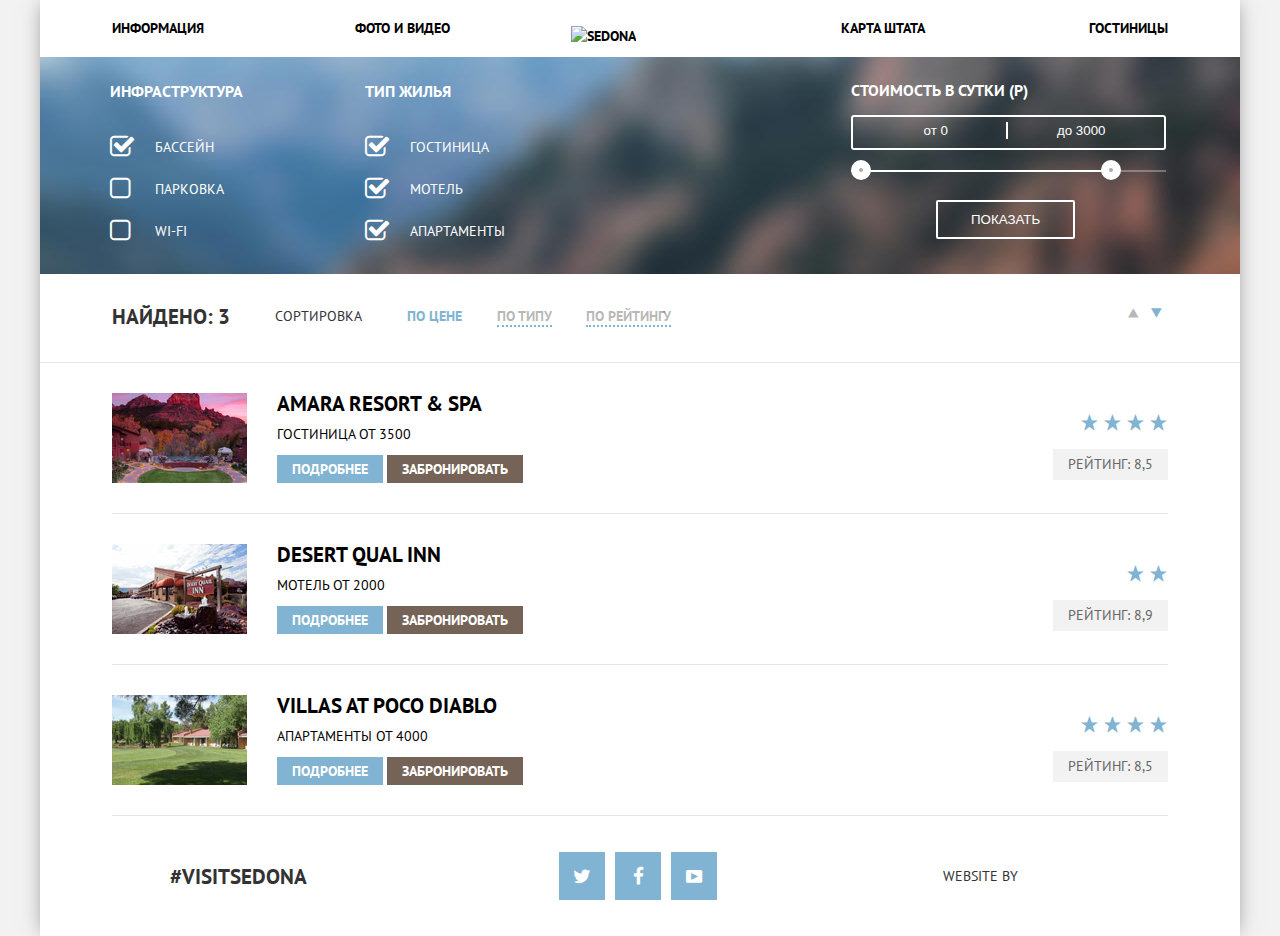
==== commit 0159e482: "конец близок" ====
--- a/hotels.html
+++ b/hotels.html
@@ -44,13 +44,13 @@
                     <h2>Инфраструктура</h2>
                     <input type="checkbox" name="filter_pool" id="pool" checked><label for="pool">Бассейн</label><br>
                     <input type="checkbox" name="filter_parking" id="parking"><label for="parking">Парковка</label><br>
-                    <input type="checkbox" name="filter_wi-fi" id="wi-fi"><label for="wi-fi">WI-FI</label>
+                    <input type="checkbox" name="filter_wi-fi" id="wi-fi" disabled><label for="wi-fi">WI-FI</label>
                 </div>
                 <div class="houses_type">
                     <h2>Тип жилья</h2>
                     <input type="checkbox" name="filter_hotels" id="hotels" checked><label for="hotels">Гостиница</label><br>
                     <input type="checkbox" name="filter_motels" id="motels" checked><label for="motels">Мотель</label><br>
-                    <input type="checkbox" name="filter_apartments" id="apartments" checked><label for="apartments">Апартаменты</label>
+                    <input type="checkbox" name="filter_apartments" id="apartments" checked disabled><label for="apartments">Апартаменты</label>
                 </div>
                 
                 <div class="range-filter">
@@ -67,14 +67,6 @@
                     </div>
                     <button class="btn_reserch" type="submit">Показать</button>
                 </div>
-                    
-                    <!-- <input type="text" id="minCost" value="0" placeholder="от 0" />
-                    <input type="text" id="maxCost" value="5000" placeholder="до 5000" />
-                    <div class="range">
-                        <span></span>
-                        <span></span>
-                    </div> -->
-                
             </form>
         </div>
         <!-- End form -->
@@ -83,7 +75,7 @@
             <p>Сортировка</p>
             <ul class="sorting_type">
                 <li>
-                    <a class=":active" href="#">По цене</a>
+                    <a class="active" href="#">По цене</a>
                 </li>
                 <li>
                     <a href="#">По типу</a>
@@ -93,8 +85,8 @@
                 </li>      
             </ul>
             <div class="range">
-                <a href="">sort up<span class="icon-up-dir"></span></a>
-                <a href="">sort down<span class="icon-down-dir"></span></a>
+                <a href="#">sort up<span class="icon-up-dir"></span></a>
+                <a href="#">sort down<span class="icon-down-dir"></span></a>
             </div>
         </div>
         <article class="hotels">
@@ -194,7 +186,7 @@
         </section>
         <section class="footer-copyright">
           <p>Website by</p>
-          <a class="btn" href="https://htmlacademy.ru"><img src="img/htmlacademy_logo.png" width="113" height="39" alt="htmlacademy_logo" /></a>
+          <a class="logo_academy" href="https://htmlacademy.ru"></a>
         </section>
       
     </footer>
--- a/css/style.css
+++ b/css/style.css
@@ -1,8 +1,7 @@
 body {
-	min-width: 1280px;
-	min-height: 2762px;
+	
 	margin: 0;
-	font-family: 'PT Sans', sans-serif;
+	font-family: 'PT Sans', 'Arial', sans-serif;
 	font-size: 14px;
 	text-transform: uppercase;
 	text-align: center;
@@ -81,7 +80,9 @@
 }
 
 .container {
-	width: 1200px;
+	max-width: 1200px;
+	min-width: 768px;
+	/*min-height: 2762px;*/
 	margin: 0 auto;
 	position: relative;
 	background: #ffffff;
@@ -156,6 +157,7 @@
 
 .index-logo img {
 	top: 8px;
+	left: -27px;
 	position: relative;
 	z-index: 2;
 }
@@ -166,7 +168,7 @@
 
 .background_view {
 	height: 508px;
-	background: url("../img/background_photo.jpg") no-repeat;
+	background: url("../img/background_photo.jpg") no-repeat 0% 22%;
 	background-size: cover;
 	position: relative;
 	
@@ -192,10 +194,9 @@
 	height: 217px;
 	background: url("../img/form_image.jpg") no-repeat center;
 	background-size: cover;
-	color: #ffffff;
-	
+	color: #ffffff;	
 	text-align: left;
-	/*outline: 2px solid red;*/
+	
 }
 
 
@@ -210,6 +211,7 @@
 
 .features_form .infrastructure {
 	width: 20%;
+	height: 217px;
 	padding-left: 70px;
 	line-height: 3em;
 	
@@ -222,7 +224,6 @@
 
 .features_form input[type="checkbox"] +label {
 	position: relative;
-	/*display: block;*/
 	margin: 10px 0;
 	line-height: 3em;
 	padding-left: 45px;
@@ -244,31 +245,32 @@
 	content: "\2611";
 }
 
+.features_form input[type="checkbox"]:disabled {
+	color: #6a6a6a;
+}
+
 .features_form h2 {
 	font-size: 16px;
 }
 
 .features_form .houses_type {
 	width: 25%;
-	padding-left: 10px;
+	height: 217px;
+	padding-left: 15px;
 	line-height: 3em;
 	
 	/*outline: 2px solid red;*/
 }
 
-.range-filter {
+/*.range-filter {
 	
 	width: 330px;
 	height: 217px;
-	/*text-align: right;*/
-	/*outline: 1px solid yellow;*/
-}
+}*/
 
 .price-controls {
-	/*display: inline;*/
-	
 	border: none;
-	padding: 7px;
+	padding: 5px;
 	text-align: center;
 	border: 2px solid #fff;
 	border-radius: 3px;
@@ -291,11 +293,13 @@
 }
 
 .range-filter {
-    padding-top: 10px;
     width: 315px;
-    margin: auto;
+    margin-left: auto;
+    margin-right: 74px;
     margin-bottom: 10px;
-}
+    margin-top: 10px;
+}
+
 .range-controls {
     position: relative;
     width: 100%;
@@ -332,6 +336,10 @@
     left: 250px;
 }
 
+.min-toggle:hover, .max-toggle:hover {
+	background: #1c4f80;
+}
+
 .btn_reserch {
 	vertical-align: middle;
 	padding: 10px 33px;
@@ -343,15 +351,21 @@
 	text-transform: uppercase;
 }
 
+.btn_reserch:hover {
+	background: #ffffff;
+	color: #000000;
+}
+
 .sorting {
 	/*width: 1056px;*/
 	align-items: center;
-	margin-left: 72px;
-	margin-right: 72px;
-	margin-top: 30px;
-	margin-bottom: 30px;
+	padding-left: 72px;
+	padding-right: 72px;
+	padding-top: 27px;
+	padding-bottom: 30px;
 	display: flex;
 	justify-content: flex-start;
+	border-bottom: 1px solid #e5e5e5;
 	
 	/*outline: 2px solid red;*/
 }
@@ -379,13 +393,23 @@
 .sorting_type a {
 	font: inherit;
 	text-decoration: none;
-	border-bottom: 1px dashed #81b3d2;
+	border-bottom: 2px dotted #81b3d2;
 	color: rgba(0, 0, 0,  0.3);
 }
 
-.sorting_type a:active {
+.sorting_type .active {
 	border-bottom: none;
 	color: #81b3d2;
+}
+
+.sorting_type a:hover {
+	color: #81b3d2;
+	border-bottom: 2px dotted #81b3d2;
+}
+
+.sorting_type a:active {
+	color: #000000;
+	border-bottom: none;
 }
 
 .range {
@@ -417,6 +441,14 @@
 	padding: 0;
 }
 
+.icon-up-dir:hover, .icon-down-dir:hover {
+	color: #000000;
+} 
+
+.icon-up-dir:active, .icon-down-dir:active {
+	color: #81b3d2;
+} 
+
 .inner-page .hotels {
 	width: 1056px;
 	min-height: 91px;
@@ -425,10 +457,8 @@
 	justify-content: flex-start;
 	align-items: center;
 	border-bottom: 1px solid #e5e5e5;
-	
-
-	/*outline: 2px solid red;*/
-}
+}
+
 
 .inner-page .hotel_img {
 	width: 135px;
@@ -443,22 +473,33 @@
 
 .description {
 	width: 260px;
-	height: 85px;
+	height: 90px;
 	display: flex;
 	flex-direction: column;
-	justify-content: space-between;
+	/*justify-content: space-between;*/
 	text-align: left;
+	font: inherit;
+	/*vertical-align: top;*/
 
 }
 
 .description h2 {
 	margin: 0;
-	/*padding-bottom: 20px;*/
-}
-
-/*.details span {
-	padding-bottom: 15px;
-}*/
+	color: #000000;
+	margin-bottom: 10px;	
+}
+
+.description h2:hover {
+	color: #81b3d2;	
+}
+
+.description h2:active {
+	color: #cacaca;	
+}
+
+.details {
+	margin-bottom: 14px;
+}
 
 .details a {
 	width: 110px;
@@ -467,17 +508,35 @@
 	color: #ffffff;
 	font-weight: bold;
 	padding: 5px 15px;
+	
 }
 
 .details a:first-child {
 	
 	background: #81b3d2;
+}
+
+.details a:first-child:hover {
+	background: #669ec0;
+}
+
+.details a:first-child:active {
+	background: #5496bd;
+	color: rgba(255, 255, 255, 0.3);
 }
 
 .details a:nth-child(2) {
 	background: #766357;
 }
 
+.details a:nth-child(2):hover {
+	background: #604e43;
+}
+
+.details a:nth-child(2):active {
+	background: #503e33;
+	color: rgba(80, 62, 51, 0.3);
+}
 
 .rating {
 	display: flex;
@@ -522,7 +581,7 @@
 
 .about > h2 {
 	width: 575px;
-	margin-top: 57px;
+	margin-top: 59px;
 	margin-bottom: 0px;
 	line-height: 26px;
 	/*outline: 2px solid red;*/
@@ -530,7 +589,7 @@
 }
 .about p {
 	width: 575px;
-	margin: auto;
+	margin: 31px 0px;
 	/*outline: 2px solid red;*/
 
 }
@@ -547,11 +606,15 @@
 
 .reason .col_1 h2 {
 	color: #ffffff;
+	margin-bottom: 25px;
 }
 
 .reason .col_1 p {
-	color: #ffffff;
-	
+	width: 302px;
+	margin-right: auto;
+	margin-left: auto;
+	margin-bottom: 20px;
+	color: #ffffff;	
 }
 
 
@@ -566,7 +629,7 @@
 	left: 0;
 	right: 0;
 	top: 0;
-	bottom: 0;
+	bottom: 10px;
 	margin: auto;
 }
 
@@ -590,28 +653,48 @@
 
 .reason .col_1 {
 	margin: 0;
-	padding-top: 40px;
+	padding-top: 38px;
 }
 
 .second .col_1 {
-	padding: 50px;
+	padding: 30px;
 }
 
 .first {
 	height: 330px;
 	background-color: #ffffff;
 }
+.first .col_1 p {
+	width: 300px;
+	margin-left: auto;
+	margin-right: auto;
+	margin-bottom: 33px;
+	margin-top: 24px;
+}
+
+.second .col_1 h2 {
+	width: 130px;
+	margin-right: auto;
+	margin-left: auto;
+	margin-bottom: 25px;
+}
+.second .col_1 p {
+	width: 280px;
+	margin-right: auto;
+	margin-left: auto;
+	margin-bottom: 20px;
+}
 
 .housing, .food, .souvenirs {
-	 position: relative;
-	 padding-top: 165px;
+	 padding-top: 40px;
 }
 
 .housing::before {
 	content: "";
-	position: absolute;
-	top: 55px;
-	left: 160px;
+	display: flex;
+	margin-left: auto;
+	margin-right: auto;
+	margin-bottom: 25px;
 	width: 80px;
 	height: 80px;
 	background: url("../img/sprite.png") no-repeat;
@@ -621,9 +704,10 @@
 
 .food::before {
 	content: "";
-	position: absolute;
-	top: 55px;
-	left: 160px;
+	display: flex;
+	margin-left: auto;
+	margin-right: auto;
+	margin-bottom: 25px;
 	width: 80px;
 	height: 80px;
 	background: url("../img/sprite.png") no-repeat;
@@ -633,9 +717,10 @@
 
 .souvenirs::before {
 	content: "";
-	position: absolute;
-	top: 55px;
-	left: 160px;
+	display: flex;
+	margin-left: auto;
+	margin-right: auto;
+	margin-bottom: 25px;
 	width: 80px;
 	height: 80px;
 	background: url("../img/sprite.png") no-repeat;
@@ -650,18 +735,19 @@
 	display: flex;
 	flex-direction: column;
 	justify-content: center;
-	/*outline: 2px solid red;*/
+	
 }
 
 .form p {
-	width: 450px;
+	
 	margin: 0 auto;
 	
 }
 .form h2 {
-	width: 450px;
-	margin: 0 auto;
-	padding: 30px;
+	font-size: 30px;
+	margin-bottom: 35px;
+	margin-top: 58px;
+	text-align: center;
 }
 
 .form p {
@@ -671,66 +757,114 @@
 .form .research {
 	position: absolute;
 	top: -27px;
-	width: 568px;
-	height: 395px;
+	width: 468px;
 	display: flex;
 	flex-direction: column;
-	/*justify-content: center;*/
-	align-items: center;
+	
 	margin: 26.4%;
 	background-color: #ffffff;
 	box-shadow: 0 0 10px #cccccc;
 	font: inherit;
 	text-transform: inherit;
 	font-weight: bold;
-	
-	/*outline: 2px solid red;*/
+	z-index: 1;
+	padding: 55px 50px;
+	text-align: left;
 }
 
 .research label {
-	margin: 15px 0px;
-}
-
-.research > label:first-child {
-	margin-top: 55px;
+	width: 110px;
+}
+
+.quantity_controls>label:nth-child(2) {
+	width: 43px;
+	/*text-align: right;*/
+}
+
+.research .filds {
+	display: flex;
+	align-items: center;
+	justify-content: center;
+	margin-bottom: 28px;
 }
 
 .research input {
-	width: 347px;
-	justify-content: flex-end;
+	width: 330px;
 	background-color: #f2f2f2;
 	border: none;
 	font: inherit;
 	text-transform: inherit;
 	font-weight: bold;
-
-	/*margin: 20px;*/
+	outline: none;
+
+}
+
+.research input:hover {
+	background-color: #ebebeb;
+}
+
+.research input:focus {
+	background-color: #ffffff;
+	border: 2px solid #e5e5e5;
+
+}
+.filds_in {
+	position: relative;
+}
+
+.icon-calendar {
+	position: absolute;
+	bottom: 9px;
+	right: 9px;
+	color: #c2c2c2;
+	font-family: 'symbols-sedona'; 
+	font-size: 21px;
+	cursor: pointer;
+}
+
+.icon-calendar:hover {
+	color: #000000;
+}
+
+.icon-calendar:active {
+	color: #81b3d2;
 }
 
 .quantity_controls {
 	display: flex;
 	flex-direction: row;
 	align-items: center;
-	margin: 15px 0px 30px 0px;
+	justify-content: center;
+	margin-bottom: 55px;
 }
 
 .quantity_controls input {
 	width: 114px;
-
-}
-
+	border: none;
+}
+
+.icon-minus:hover, .icon-plus:hover {
+	color: #000000;
+}
+
+.icon-minus:active, .icon-plus:active {
+	color: #81b3d2;
+}
 
 .research input[type="text"] {
-	width: 346px;
+	width: 331px;
 	height: 38px;
 	padding-left: 15px;
 }
 
-.research input[type="button"] {
+.research button[type="button"] {
 	width: 38px;
 	height: 38px;
 	color: #a9a9a9;
-}
+	background: #f2f2f2;
+	border: none;
+}
+
 .quantity_controls input[type="text"] {
 	width: 38px;
 	height: 38px;
@@ -747,8 +881,17 @@
 	font-size: 24px;
 	font-weight: bold; 
 	text-align: center;
-}
-
+	margin: 0 auto;
+}
+
+.research input[type="submit"]:hover {
+	background: #669ec0;
+}
+
+.research input[type="submit"]:active {
+	background: #5496bd;
+	color: rgba(255, 255, 255, 0.3);
+}
 
 .research_hotels {
 	display: inline-flex;
@@ -761,9 +904,10 @@
 	background: #766357;
 	color: #ffffff;
 	text-decoration: none;
-	font-size: 24px;
+	font-size: 21px;
 	font-weight: bold; 
 	text-align: center;
+	z-index: 2;
 }
 
 
@@ -772,7 +916,6 @@
 	width: auto;
 	height: 593px;
 	margin: auto;
-	/*outline: 2px solid red;*/
 }
 
 .main-footer {
@@ -792,12 +935,11 @@
 
 .main-footer p {
 	width: 33%;
+	font-size: 21px;
 	font-weight: bold;
 	align-self: center;
 
 }
-
-
 
 .footer-social {
 	display: flex;
@@ -820,6 +962,10 @@
 .social-btn:hover {
 	background: #669ec0;
 }
+.social-btn:active {
+	background: #5496bd;
+	color: rgba(84, 150, 189, 0.3);
+}
 
 .social-btn span {
 	font-size: 19px;
@@ -830,7 +976,7 @@
 .footer-copyright {
 	width: 33.33333%;
 	display: inline-flex;
-	justify-content: center;
+	justify-content: flex-end;
 	align-items: center;
 }
 
@@ -841,6 +987,21 @@
 	font-weight: normal;
 }
 
+.logo_academy {
+	width: 113px;
+	min-height: 39px;
+	background: url(../img/htmlacademy_logo.png) no-repeat;
+	margin-right: 103px;
+}
+
+.logo_academy:hover {
+	background: url(../img/htmlacademy_logo_hvr.png) no-repeat;
+}
+
+.logo_academy:active {
+	background: url(../img/htmlacademy_logo_act.png) no-repeat;
+}
+
 /*Футер Inner*/
 
 .main-footer-inner {
@@ -856,12 +1017,11 @@
 }
 
 .main-footer-inner p {
-	width: 20%;
+	width: 33%;
+	font-size: 21px;
 	font-weight: bold;
 	align-self: center;
-
-	margin-left: 25px;
-	/*margin: 0 auto;*/
+	/*margin-left: 25px;*/
 }
 
 .main-footer-inner .footer-social {
@@ -886,6 +1046,11 @@
 	background: #669ec0;
 }
 
+.main-footer-inner.social-btn:active {
+	background: #5496bd;
+	color: #88b6d1;
+}
+
 .main-footer-inner .social-btn span {
 	font-size: 19px;
 	color: #ffffff;
@@ -895,7 +1060,7 @@
 .main-footer-inner .footer-copyright {
 	width: 33.33333%;
 	display: inline-flex;
-	justify-content: center;
+	justify-content: flex-end;
 	align-items: center;
 }
 
@@ -906,7 +1071,17 @@
 	font-weight: normal;
 }
 
-
-/*.logo_academy {
-	padding-left: 50px;
-}*/+.main-footer-inner .logo_academy {
+	width: 113px;
+	min-height: 39px;
+	background: url(../img/htmlacademy_logo.png) no-repeat;
+	margin-right: 103px;
+}
+
+.main-footer-inner .logo_academy:hover {
+	background: url(../img/htmlacademy_logo_hvr.png) no-repeat;
+}
+
+.main-footer-inner .logo_academy:active {
+	background: url(../img/htmlacademy_logo_act.png) no-repeat;
+}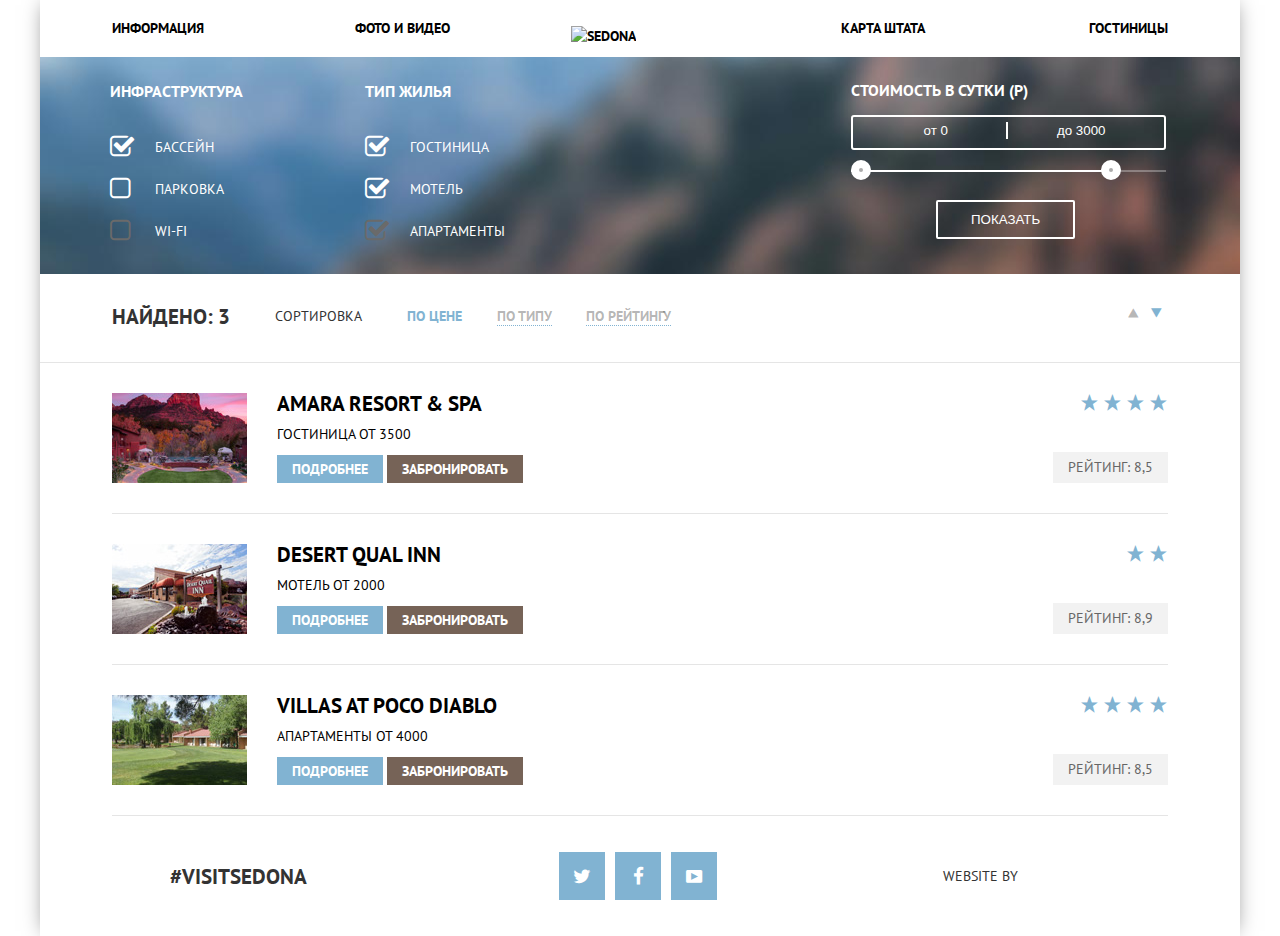
==== commit 5076253e: "вроде все" ====
--- a/hotels.html
+++ b/hotels.html
@@ -95,7 +95,7 @@
             </a>
 
             <div class="description">
-                <h2>Amara Resort & SPA</h2>
+                <a href="#"><h2>Amara Resort & SPA</h2></a>
                 <div class="details">
                     <span>Гостиница</span>
                     <span>от 3500</span>
@@ -126,7 +126,7 @@
             </div>
 
             <div class="description">
-                <h2>Desert Qual Inn</h2>
+                <a href="#"><h2>Desert Qual Inn</h2></a>
                 <div class="details">
                     <span>Мотель</span>
                     <span>от 2000</span>
@@ -155,7 +155,7 @@
             </div>
 
             <div class="description">
-                <h2>Villas At Poco Diablo</h2>
+                <a href="#"><h2>Villas At Poco Diablo</h2></a>
                 <div class="details">
                     <span>Апартаменты</span>
                     <span>от 4000</span>
--- a/css/style.css
+++ b/css/style.css
@@ -6,7 +6,6 @@
 	text-transform: uppercase;
 	text-align: center;
 	line-height: 21px;
-	background: #f2f2f2 url("img/background_photo.jpg") no-repeat 20% top; 
 }
 
 body .inner-page {
@@ -245,7 +244,7 @@
 	content: "\2611";
 }
 
-.features_form input[type="checkbox"]:disabled {
+.features_form input[type="checkbox"]:disabled + label:before {
 	color: #6a6a6a;
 }
 
@@ -289,7 +288,11 @@
 .price-controls .min-price {
 	border-right: 2px solid #ffffff;
 	border-radius: 0;
-	
+	outline: none;
+}
+
+.price-controls .min-price {
+	outline: none;
 }
 
 .range-filter {
@@ -393,7 +396,7 @@
 .sorting_type a {
 	font: inherit;
 	text-decoration: none;
-	border-bottom: 2px dotted #81b3d2;
+	border-bottom: 1px dotted #81b3d2;
 	color: rgba(0, 0, 0,  0.3);
 }
 
@@ -486,7 +489,8 @@
 .description h2 {
 	margin: 0;
 	color: #000000;
-	margin-bottom: 10px;	
+	margin-bottom: 10px;
+	text-decoration: none;
 }
 
 .description h2:hover {
@@ -495,6 +499,10 @@
 
 .description h2:active {
 	color: #cacaca;	
+}
+
+.description a {
+	text-decoration: none;
 }
 
 .details {
@@ -535,19 +543,21 @@
 
 .details a:nth-child(2):active {
 	background: #503e33;
-	color: rgba(80, 62, 51, 0.3);
+	color: rgba(255, 255, 255, 0.3);
 }
 
 .rating {
 	display: flex;
 	max-width: 330px;
+	min-height: 30px;
 	flex-direction: column;
-	align-items: flex-end;
+	justify-content: space-between;
 	margin-left: auto;
 }
 
 .rating_icon {
-	margin: 30px 0px 0px;
+	margin: 0;
+	text-align: right;
 
 }
 
@@ -568,6 +578,7 @@
 	color: #666666;
 	background: #f2f2f2;
 	padding: 5px 15px;
+	margin: 37px 0px 0px 0px;
 }
 
 .about {
@@ -772,7 +783,7 @@
 	text-align: left;
 }
 
-.research label {
+.filds label {
 	width: 110px;
 }
 
@@ -832,11 +843,18 @@
 
 .quantity_controls {
 	display: flex;
-	flex-direction: row;
 	align-items: center;
 	justify-content: center;
 	margin-bottom: 55px;
 }
+
+.quantity_controls label:first-child {
+	margin: 0px 41px 0px 0px;
+}
+.quantity_controls label {
+	margin: 0px 27px 0px 57px;
+}
+
 
 .quantity_controls input {
 	width: 114px;
@@ -891,6 +909,10 @@
 .research input[type="submit"]:active {
 	background: #5496bd;
 	color: rgba(255, 255, 255, 0.3);
+}
+
+.research input[type="submit"]:focus {
+	border: none;
 }
 
 .research_hotels {
@@ -964,7 +986,11 @@
 }
 .social-btn:active {
 	background: #5496bd;
-	color: rgba(84, 150, 189, 0.3);
+	
+}
+
+.social-btn:active span {
+	color: rgba(255, 255, 255, 0.3);
 }
 
 .social-btn span {
@@ -1048,7 +1074,9 @@
 
 .main-footer-inner.social-btn:active {
 	background: #5496bd;
-	color: #88b6d1;
+}
+.main-footer-inner .social-btn:active span {
+	color: rgba(255, 255, 255, 0.3);
 }
 
 .main-footer-inner .social-btn span {
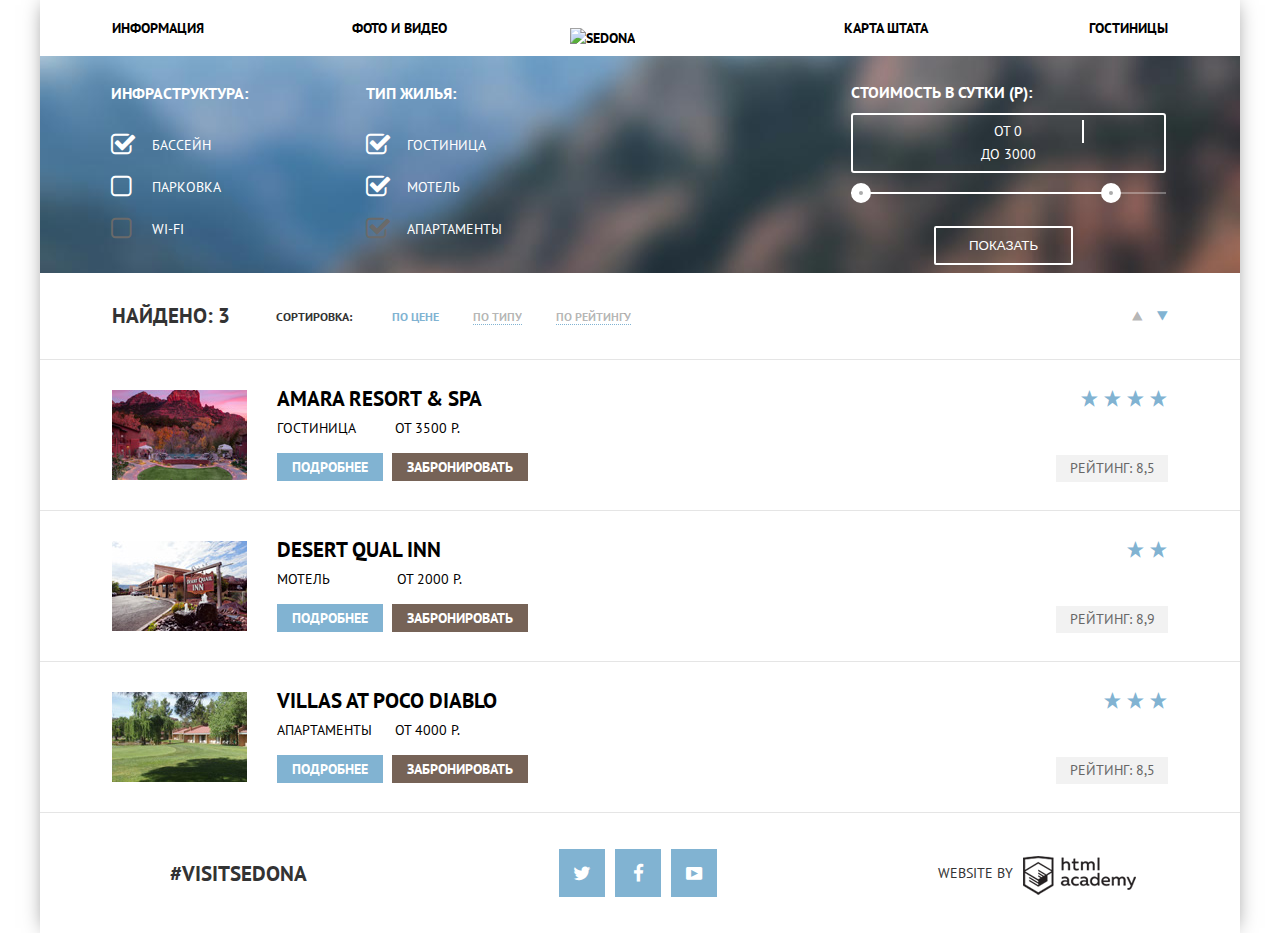
==== commit 54cf4559: "правки" ====
--- a/hotels.html
+++ b/hotels.html
@@ -1,201 +1,199 @@
 <!DOCTYPE html>
 <html lang="ru">
-  <head>
-    <meta charset="utf-8">
-    <title>HTML Academy: Седона</title>
-    <link rel="stylesheet" href="normalize.css">
-    <link href="https://fonts.googleapis.com/css?family=PT+Sans:400,700&subset=cyrillic" rel="stylesheet"> 
-    <link href="css/style.css" rel="stylesheet">
-  </head>
-  <body class="inner-page">
-    <main class="container">
-  	    <header class="main-header">
+    <head>
+        <meta charset="utf-8">
+        <title>HTML Academy: Седона</title>
+        <link rel="stylesheet" href="normalize.css">
+        <link href="https://fonts.googleapis.com/css?family=PT+Sans:400,700&subset=cyrillic" rel="stylesheet"> 
+        <link href="css/style.css" rel="stylesheet">
+    </head>
+    <body class="inner-page">
+        <main class="container">
+  	        <header class="main-header">
            
-            <nav class="main-navigation">
-                <ul class="nav">
-                    <li>
-                        <a href="info.html">Информация</a>
-                    </li>
-                    <li>
-                        <a href="gallery.html">Фото и видео</a>
-                    </li>
-                    <li class="index-logo">
-                        <a href="index.html">
-                            <img src="img/logo.png" width="138" height="70" alt="Sedona" />
-                        </a>
-                    </li>
-                    <li>
-                        <a href="map.html">Карта штата</a>
-                    </li>
-                    <li>
-                        <a href="hotels.html">Гостиницы</a>
-                    </li>
-                </ul>
-            </nav> 
+                <nav class="main-navigation">
+                    <ul class="nav">
+                        <li>
+                            <a href="info.html">Информация</a>
+                        </li>
+                        <li>
+                            <a href="gallery.html">Фото и видео</a>
+                        </li>
+                        <li class="index-logo">
+                            <a href="index.html">
+                                <img src="img/logo.png" width="138" height="70" alt="Sedona" />
+                            </a>
+                        </li>
+                        <li>
+                            <a href="map.html">Карта штата</a>
+                        </li>
+                        <li>
+                            <a href="hotels.html">Гостиницы</a>
+                        </li>
+                    </ul>
+                </nav> 
             
-        </header>
+            </header>
         <!-- End header -->
     
     
-        <div class="inner_form">
-            <form class="features_form" action="0#" method="post">
+            <div class="inner_form">
+                <form class="features_form" action="0#" method="post">
+                    <div class="infrastructure">
+                        <h2>Инфраструктура:</h2>
+                        <input type="checkbox" name="filter_pool" id="pool" checked><label for="pool">Бассейн</label><br>
+                        <input type="checkbox" name="filter_parking" id="parking"><label for="parking">Парковка</label><br>
+                        <input type="checkbox" name="filter_wi-fi" id="wi-fi" disabled><label for="wi-fi">WI-FI</label>
+                    </div>
+                    <div class="houses_type">
+                        <h2>Тип жилья:</h2>
+                        <input type="checkbox" name="filter_hotels" id="hotels" checked><label for="hotels">Гостиница</label><br>
+                        <input type="checkbox" name="filter_motels" id="motels" checked><label for="motels">Мотель</label><br>
+                        <input type="checkbox" name="filter_apartments" id="apartments" checked disabled><label for="apartments">Апартаменты</label>
+                    </div>
                 
-                <div class="infrastructure">
-                    <h2>Инфраструктура</h2>
-                    <input type="checkbox" name="filter_pool" id="pool" checked><label for="pool">Бассейн</label><br>
-                    <input type="checkbox" name="filter_parking" id="parking"><label for="parking">Парковка</label><br>
-                    <input type="checkbox" name="filter_wi-fi" id="wi-fi" disabled><label for="wi-fi">WI-FI</label>
-                </div>
-                <div class="houses_type">
-                    <h2>Тип жилья</h2>
-                    <input type="checkbox" name="filter_hotels" id="hotels" checked><label for="hotels">Гостиница</label><br>
-                    <input type="checkbox" name="filter_motels" id="motels" checked><label for="motels">Мотель</label><br>
-                    <input type="checkbox" name="filter_apartments" id="apartments" checked disabled><label for="apartments">Апартаменты</label>
-                </div>
-                
-                <div class="range-filter">
-                    <h2>Стоимость в сутки (Р)</h2>
+                    <div class="range-filter">
+                        <h2>Стоимость в сутки (Р):</h2>
                     
-                    <div class="price-controls">
-                        <input class="min-price" type="text" value="от 0">
-                        <input class="max-price" type="text" value="до 3000">
+                        <div class="price-controls">
+                            <input class="min-price" type="text" value="ОТ 0">
+                            <input class="max-price" type="text" value="ДО 3000">
+                        </div>
+                        <div class="range-controls">
+                            <div class="scale"><div style="margin-left:0px; width: 255px;" class="bar"></div></div>
+                            <div class="toggle min-toggle"></div>
+                            <div class="toggle max-toggle"></div>
+                        </div>
+                        <button class="btn_reserch" type="submit">Показать</button>
                     </div>
-                    <div class="range-controls">
-                        <div class="scale"><div style="margin-left:0px; width: 255px;" class="bar"></div></div>
-                        <div class="toggle min-toggle"></div>
-                        <div class="toggle max-toggle"></div>
-                    </div>
-                    <button class="btn_reserch" type="submit">Показать</button>
-                </div>
-            </form>
-        </div>
+                </form>
+            </div>
         <!-- End form -->
-        <div class="sorting">
-            <p>Найдено: 3</p>
-            <p>Сортировка</p>
-            <ul class="sorting_type">
-                <li>
-                    <a class="active" href="#">По цене</a>
-                </li>
-                <li>
-                    <a href="#">По типу</a>
-                </li>
-                <li>
-                    <a href="#">По рейтингу</a>
-                </li>      
-            </ul>
-            <div class="range">
-                <a href="#">sort up<span class="icon-up-dir"></span></a>
-                <a href="#">sort down<span class="icon-down-dir"></span></a>
-            </div>
-        </div>
-        <article class="hotels">
-            <a class="hotel_img" href="amara_resort.html">
-                <img src="img/amara_resort.jpg" width="135" height="90" alt="amara resort" />
-            </a>
-
-            <div class="description">
-                <a href="#"><h2>Amara Resort & SPA</h2></a>
-                <div class="details">
-                    <span>Гостиница</span>
-                    <span>от 3500</span>
-                    
-                </div>
-                <div class="details">
-                    <a href="amara_resort.html">Подробнее</a>
-                    <a href="book.html">Забронировать</a>
+            <div class="sorting">
+                <p>Найдено: 3</p>
+                <p>Сортировка:</p>
+                <ul class="sorting_type">
+                    <li>
+                        <a class="active" href="#">По цене</a>
+                    </li>
+                    <li>
+                        <a href="#">По типу</a>
+                    </li>
+                    <li>
+                        <a href="#">По рейтингу</a>
+                    </li>      
+                </ul>
+                <div class="range">
+                    <a href="#">sort up<span class="icon-up-dir"></span></a>
+                    <a href="#">sort down<span class="icon-down-dir"></span></a>
                 </div>
             </div>
+            <article class="hotels">
+                <a class="hotel_img" href="amara_resort.html">
+                    <img src="img/amara_resort.jpg" width="135" height="90" alt="amara resort" />
+                </a>
+
+                <div class="description">
+                    <a href="#"><h2>Amara Resort & SPA</h2></a>
+                    <div class="details">
+                        <span>Гостиница</span>
+                        <span>от 3500 Р.</span>
+                    
+                    </div>
+                    <div class="details">
+                        <a href="amara_resort.html">Подробнее</a>
+                        <a href="book.html">Забронировать</a>
+                    </div>
+                </div>
             
-            <div class="rating">
-                <div class="rating_icon">
-                    <span class="icon-star"></span>
-                    <span class="icon-star"></span>
-                    <span class="icon-star"></span>
-                    <span class="icon-star"></span>
-                </div> 
-                <p class="rating_point">Рейтинг: 8,5</p>
-            </div>
-        </article>
+                <div class="rating">
+                    <div class="rating_icon">
+                        <span class="icon-star"></span>
+                        <span class="icon-star"></span>
+                        <span class="icon-star"></span>
+                        <span class="icon-star"></span>
+                    </div> 
+                    <p class="rating_point">Рейтинг: 8,5</p>
+                </div>
+            </article>
 
-        <article class="hotels">
-            <div class="hotel_img">
-                <a href="desert_Qual_Inn.html">
-                    <img src="img/Desert_Qual_Inn.jpg" width="135" height="90" alt="Desert Qual Inn" />
-                </a>
-            </div>
+            <article class="hotels">
+                <div class="hotel_img">
+                    <a href="desert_Qual_Inn.html">
+                        <img src="img/Desert_Qual_Inn.jpg" width="135" height="90" alt="Desert Qual Inn" />
+                    </a>
+                </div>
 
-            <div class="description">
-                <a href="#"><h2>Desert Qual Inn</h2></a>
-                <div class="details">
-                    <span>Мотель</span>
-                    <span>от 2000</span>
+                <div class="description">
+                    <a href="#"><h2>Desert Qual Inn</h2></a>
+                    <div class="details">
+                        <span class="name_2">Мотель</span>
+                        <span>от 2000 Р.</span>
                     
+                    </div>
+                    <div class="details">
+                        <a href="desert_Qual_Inn.html">Подробнее</a>
+                        <a href="book.html">Забронировать</a>
+                    </div>
                 </div>
-                <div class="details">
-                    <a href="desert_Qual_Inn.html">Подробнее</a>
-                    <a href="book.html">Забронировать</a>
+
+                <div class="rating">
+                    <div class="rating_icon">
+                        <span class="icon-star"></span>
+                        <span class="icon-star"></span>
+                    </div> 
+                    <p class="rating_point">Рейтинг: 8,9</p>
                 </div>
-            </div>
+            </article>
 
-            <div class="rating">
-                <div class="rating_icon">
-                    <span class="icon-star"></span>
-                    <span class="icon-star"></span>
-                </div> 
-                <p class="rating_point">Рейтинг: 8,9</p>
-            </div>
-        </article>
+            <article class="hotels">
+                <div class="hotel_img">
+                    <a href="villas_at_poco.html">
+                        <img src="img/villas_at_poco.jpg" width="135" height="90" alt="villas at poco diablo" />
+                    </a>
+                </div>
 
-        <article class="hotels">
-            <div class="hotel_img">
-                <a href="villas_at_poco.html">
-                    <img src="img/villas_at_poco.jpg" width="135" height="90" alt="villas at poco diablo" />
-                </a>
-            </div>
-
-            <div class="description">
-                <a href="#"><h2>Villas At Poco Diablo</h2></a>
-                <div class="details">
-                    <span>Апартаменты</span>
-                    <span>от 4000</span>
+                <div class="description">
+                    <a href="#"><h2>Villas At Poco Diablo</h2></a>
+                    <div class="details">
+                        <span class="name_3">Апартаменты</span>
+                        <span>от 4000 Р.</span>
+                    </div>
+                    <div class="details">
+                    
+                        <a href="villas_at_poco.html">Подробнее</a>
+                        <a href="book.html">Забронировать</a>
+                    </div>
                 </div>
-                <div class="details">
-                    
-                    <a href="villas_at_poco.html">Подробнее</a>
-                    <a href="book.html">Забронировать</a>
+                <div class="rating">
+                    <div class="rating_icon">
+                        <span class="icon-star"></span>
+                        <span class="icon-star"></span>
+                        <span class="icon-star"></span>
+                    </div>
+                    <p class="rating_point">Рейтинг: 8,5</p>
                 </div>
-            </div>
-            <div class="rating">
-                <div class="rating_icon">
-                    <span class="icon-star"></span>
-                    <span class="icon-star"></span>
-                    <span class="icon-star"></span>
-                    <span class="icon-star"></span>
-                </div>
-                <p class="rating_point">Рейтинг: 8,5</p>
-            </div>
             
-        </article>
-        <footer class="main-footer-inner">
-        <p>#Visitsedona</p>
-        <section class="footer-social">
-          <a class="social-btn social-btn-tw" href="#"><span class="icon-twitter"></span></a>
-          <a class="social-btn social-btn-fb" href="#"><span class="icon-facebook"></span></a>
-          <a class="social-btn social-btn-ytube" href="#"><span class="icon-youtube"></a>
-        </section>
-        <section class="footer-copyright">
-          <p>Website by</p>
-          <a class="logo_academy" href="https://htmlacademy.ru"></a>
-        </section>
+            </article>
+            <footer class="main-footer-inner">
+                <p>#Visitsedona</p>
+                <section class="footer-social">
+                    <a class="social-btn social-btn-tw" href="#"><span class="icon-twitter"></span></a>
+                    <a class="social-btn social-btn-fb" href="#"><span class="icon-facebook"></span></a>
+                    <a class="social-btn social-btn-ytube" href="#"><span class="icon-youtube"></span></a>
+                </section>
+                <section class="footer-copyright">
+                    <p>Website by</p>
+                    <a class="logo_academy" href="https://htmlacademy.ru"></a>
+                </section>
       
-    </footer>
-    </main>
+            </footer>
+        </main>
     <!-- End main -->
     
     
 
     <!-- <p>Репозиторий создан для обучения на интенсивном онлайн‑курсе «<a href="https://htmlacademy.ru/intensive/htmlcss">Базовый HTML и CSS</a>».</p> -->
 
-  </body>
+    </body>
 </html>
--- a/css/style.css
+++ b/css/style.css
@@ -9,7 +9,7 @@
 }
 
 body .inner-page {
-	min-width: 1280px;
+	width: 1200px;
 	min-height: 2762px;
 	margin: 0;
 
@@ -79,7 +79,7 @@
 }
 
 .container {
-	max-width: 1200px;
+	width: 1200px;
 	min-width: 768px;
 	/*min-height: 2762px;*/
 	margin: 0 auto;
@@ -103,7 +103,7 @@
 }
 
 .nav {
-	height: 57px;
+	height: 56px;
 	display: flex;
 
 	justify-content: space-between;
@@ -137,7 +137,7 @@
 }
 
 .nav li:nth-child(3n) {
-	width: 8%;
+	width: 9%;
 	align-items: flex-start;
 }
 
@@ -155,14 +155,15 @@
 }
 
 .index-logo img {
-	top: 8px;
-	left: -27px;
+	top: 10px;
+	left: -22px;
 	position: relative;
 	z-index: 2;
 }
 
 .index-logo:after {
 	position: absolute;
+
 }
 
 .background_view {
@@ -211,7 +212,7 @@
 .features_form .infrastructure {
 	width: 20%;
 	height: 217px;
-	padding-left: 70px;
+	padding-left: 71px;
 	line-height: 3em;
 	
 	/*outline: 2px solid red;*/
@@ -221,11 +222,10 @@
 	display: none;
 }
 
-.features_form input[type="checkbox"] +label {
+.infrastructure input[type="checkbox"] +label {
 	position: relative;
-	margin: 10px 0;
-	line-height: 3em;
-	padding-left: 45px;
+	
+	padding-left: 41px;
 	cursor: pointer;
 }
 
@@ -233,7 +233,6 @@
 	content: "\2610";
 	position: absolute;
 	left: 0;
-
 	width: 10px;
 	height: 10px;
 	font-family: "symbols-sedona";
@@ -250,6 +249,8 @@
 
 .features_form h2 {
 	font-size: 16px;
+	margin-top: 16px;
+	margin-bottom: 10px;
 }
 
 .features_form .houses_type {
@@ -258,14 +259,15 @@
 	padding-left: 15px;
 	line-height: 3em;
 	
-	/*outline: 2px solid red;*/
-}
-
-/*.range-filter {
-	
-	width: 330px;
-	height: 217px;
-}*/
+	
+}
+
+.houses_type input[type="checkbox"] +label {
+	position: relative;
+	
+	padding-left: 41px;
+	cursor: pointer;
+}
 
 .price-controls {
 	border: none;
@@ -273,16 +275,18 @@
 	text-align: center;
 	border: 2px solid #fff;
 	border-radius: 3px;
+
 }
 
 .price-controls input {
-	width: 45%;
+	width: 48%;
 	vertical-align: top;
 	text-align: center;
 	background: 0 0;
 	margin: 0;
 	border: none;
 	color: #ffffff;
+	font: inherit;
 }
 
 .price-controls .min-price {
@@ -308,12 +312,12 @@
     width: 100%;
 
     height: 30px;
-    margin-bottom: 15px;
+    margin-bottom: 18px;
     border-radius: 5px;
     overflow: hidden;
 }
 .scale {
-    margin-top: 20px;
+    margin-top: 19px;
     height: 2px;
     background: rgba(255, 255, 255, 0.3);
 }
@@ -346,7 +350,7 @@
 .btn_reserch {
 	vertical-align: middle;
 	padding: 10px 33px;
-	margin: 5px 85px;
+	margin: 5px 83px;
 	border: 2px solid #ffffff;
 	border-radius: 2px;
 	background: 0 0;
@@ -360,12 +364,10 @@
 }
 
 .sorting {
-	/*width: 1056px;*/
+	height: 86px;
 	align-items: center;
 	padding-left: 72px;
 	padding-right: 72px;
-	padding-top: 27px;
-	padding-bottom: 30px;
 	display: flex;
 	justify-content: flex-start;
 	border-bottom: 1px solid #e5e5e5;
@@ -375,29 +377,39 @@
 
 .sorting p {
 	/*width: 25%;*/
-	font-size: 14px;
+	font-size: 12px;
+	font-weight: bold;
 	margin: 0;
-	padding-right: 45px;
+	padding-right: 40px;
+	
 }
 
 .sorting p:nth-child(1) {
 	font-size: 21px;
-	font-weight: bold;
+	font-weight: bold;	
+	padding-right: 46px;
+	padding-bottom: 2px;
 }
 
 .sorting_type {
-	width: 25%;
-	display: flex;
-	justify-content: space-between;
+	width: 30%;
+	display: flex;
+	/*justify-content: space-between;*/
 	align-items: center;
 
 }
 
 .sorting_type a {
-	font: inherit;
+	font-size: 12px;
 	text-decoration: none;
+	margin-right: 34px;
 	border-bottom: 1px dotted #81b3d2;
 	color: rgba(0, 0, 0,  0.3);
+}
+
+.sorting_type li:nth-child(2) {
+	margin-right: 5px;
+	margin-right: 0px;
 }
 
 .sorting_type .active {
@@ -433,15 +445,20 @@
 }
 .range .icon-up-dir {
 	color: rgba(0, 0, 0, 0.3);
+
 }
 
 .icon-up-dir::before {
-	margin: 0;
+	
+	margin: 6px 0px 0px 0px;
 	padding: 0;
+	text-align: right;
 }
 .icon-down-dir::before {
-	margin: 0;
+	
+	margin: 6px 0px 0px 2px;
 	padding: 0;
+	text-align: right;
 }
 
 .icon-up-dir:hover, .icon-down-dir:hover {
@@ -453,9 +470,11 @@
 } 
 
 .inner-page .hotels {
-	width: 1056px;
+	/*width: 1056px;*/
 	min-height: 91px;
 	margin: 0 auto;
+	padding-left: 72px;
+	padding-right: 72px;
 	display: flex;
 	justify-content: flex-start;
 	align-items: center;
@@ -476,7 +495,7 @@
 
 .description {
 	width: 260px;
-	height: 90px;
+	height: 95px;
 	display: flex;
 	flex-direction: column;
 	/*justify-content: space-between;*/
@@ -489,7 +508,7 @@
 .description h2 {
 	margin: 0;
 	color: #000000;
-	margin-bottom: 10px;
+	margin-bottom: 9px;
 	text-decoration: none;
 }
 
@@ -506,7 +525,18 @@
 }
 
 .details {
-	margin-bottom: 14px;
+	margin-bottom: 18px;
+}
+
+.details span {
+	margin-right: 35px;
+}
+.details .name_2 {
+	margin-right: 63px;
+}
+
+.details .name_3 {
+	margin-right: 19px;
 }
 
 .details a {
@@ -522,6 +552,7 @@
 .details a:first-child {
 	
 	background: #81b3d2;
+	margin-right: 5px;
 }
 
 .details a:first-child:hover {
@@ -549,7 +580,7 @@
 .rating {
 	display: flex;
 	max-width: 330px;
-	min-height: 30px;
+	min-height: 93px;
 	flex-direction: column;
 	justify-content: space-between;
 	margin-left: auto;
@@ -577,8 +608,8 @@
 .rating_point {
 	color: #666666;
 	background: #f2f2f2;
-	padding: 5px 15px;
-	margin: 37px 0px 0px 0px;
+	padding: 3px 13px 3px 14px;
+	margin: 40px 0px 0px 0px;
 }
 
 .about {
@@ -709,7 +740,7 @@
 	width: 80px;
 	height: 80px;
 	background: url("../img/sprite.png") no-repeat;
-	background-position: -102px -5px;
+	background-position: -101px -5px;
 }
 
 
@@ -735,48 +766,38 @@
 	width: 80px;
 	height: 80px;
 	background: url("../img/sprite.png") no-repeat;
-	background-position: -191px -7px;
+	background-position: -590px -8px;
 }    
 
 .form {
 	position: relative;
-	display: flex;
-	width: 0 auto;
-	height: 290px;
-	display: flex;
-	flex-direction: column;
-	justify-content: center;
+	padding-top: 58px;
 	
 }
 
 .form p {
-	
 	margin: 0 auto;
+	margin-bottom: 50px;
+	color: #333333;
 	
 }
 .form h2 {
 	font-size: 30px;
 	margin-bottom: 35px;
-	margin-top: 58px;
+	margin-top: 0px;
 	text-align: center;
 }
 
-.form p {
-	color: #333333;
-}
 
 .form .research {
 	position: absolute;
-	top: -27px;
+	top: 292px;
+	left: 0;
+	right: 0;
 	width: 468px;
-	display: flex;
-	flex-direction: column;
-	
-	margin: 26.4%;
+	margin: auto;
 	background-color: #ffffff;
 	box-shadow: 0 0 10px #cccccc;
-	font: inherit;
-	text-transform: inherit;
 	font-weight: bold;
 	z-index: 1;
 	padding: 55px 50px;
@@ -916,18 +937,15 @@
 }
 
 .research_hotels {
-	display: inline-flex;
-	align-items: center;
-	justify-content: center;
-	margin: auto;
-	margin-bottom: 0;
+	display: inline-block;
+	vertical-align: bottom;
+	line-height: 86px;
 	width: 568px;
-	height: 86px;
 	background: #766357;
 	color: #ffffff;
 	text-decoration: none;
 	font-size: 21px;
-	font-weight: bold; 
+	font-weight: bold;
 	text-align: center;
 	z-index: 2;
 }
@@ -1013,20 +1031,40 @@
 	font-weight: normal;
 }
 
-.logo_academy {
+/*.logo_academy {
 	width: 113px;
 	min-height: 39px;
-	background: url(../img/htmlacademy_logo.png) no-repeat;
-	margin-right: 103px;
-}
-
-.logo_academy:hover {
+	
+}*/
+
+/*.logo_academy:hover {
 	background: url(../img/htmlacademy_logo_hvr.png) no-repeat;
 }
 
 .logo_academy:active {
 	background: url(../img/htmlacademy_logo_act.png) no-repeat;
-}
+}*/
+
+.logo_academy {
+	content: "";
+	display: flex;
+	margin-left: 5px;
+	margin-right: 103px;
+	margin-top: 4px;
+	width: 113px;
+	min-height: 39px;
+	background: url("../img/sprite.png") no-repeat;
+	background-position: -199px -10px;
+}
+.logo_academy:hover {
+	background: url("../img/sprite.png") no-repeat;
+	background-position: -465px -10px;
+} 
+.logo_academy:active {
+	background: url("../img/sprite.png") no-repeat;
+	background-position: -332px -10px;
+} 
+
 
 /*Футер Inner*/
 
@@ -1100,16 +1138,21 @@
 }
 
 .main-footer-inner .logo_academy {
+	content: "";
+	display: flex;
+	margin-left: 5px;
+	margin-right: 103px;
+	margin-top: 4px;
 	width: 113px;
 	min-height: 39px;
-	background: url(../img/htmlacademy_logo.png) no-repeat;
-	margin-right: 103px;
-}
-
+	background: url("../img/sprite.png") no-repeat;
+	background-position: -199px -10px;
+}
 .main-footer-inner .logo_academy:hover {
-	background: url(../img/htmlacademy_logo_hvr.png) no-repeat;
-}
-
+	background: url("../img/sprite.png") no-repeat;
+	background-position: -465px -10px;
+} 
 .main-footer-inner .logo_academy:active {
-	background: url(../img/htmlacademy_logo_act.png) no-repeat;
-}+	background: url("../img/sprite.png") no-repeat;
+	background-position: -332px -10px;
+} 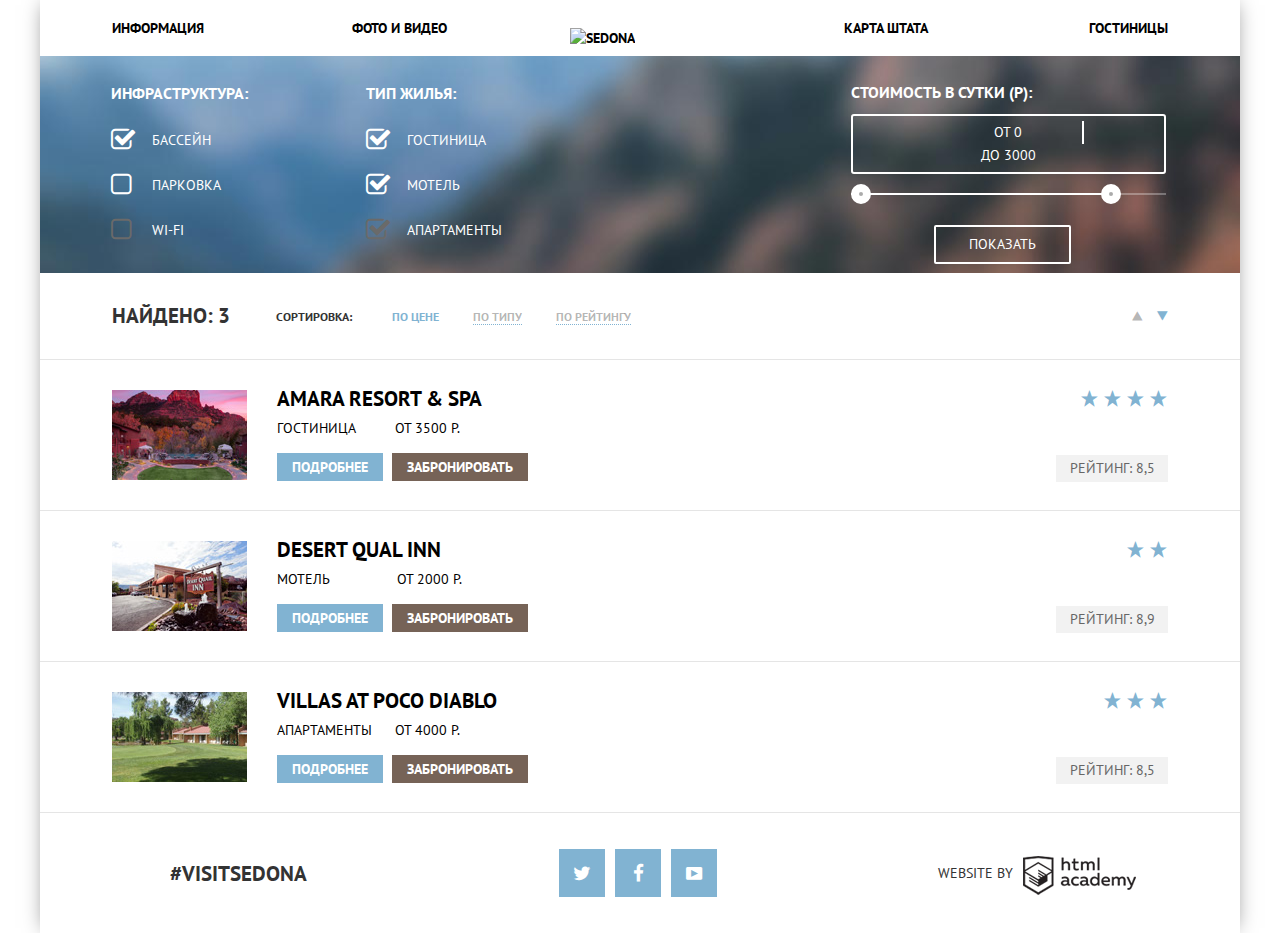
==== commit 8c3ace6c: "выравнивание" ====
--- a/hotels.html
+++ b/hotels.html
@@ -3,7 +3,7 @@
     <head>
         <meta charset="utf-8">
         <title>HTML Academy: Седона</title>
-        <link rel="stylesheet" href="normalize.css">
+        <link rel="stylesheet" href="css/normalize.css">
         <link href="https://fonts.googleapis.com/css?family=PT+Sans:400,700&subset=cyrillic" rel="stylesheet"> 
         <link href="css/style.css" rel="stylesheet">
     </head>
@@ -41,15 +41,27 @@
                 <form class="features_form" action="0#" method="post">
                     <div class="infrastructure">
                         <h2>Инфраструктура:</h2>
-                        <input type="checkbox" name="filter_pool" id="pool" checked><label for="pool">Бассейн</label><br>
-                        <input type="checkbox" name="filter_parking" id="parking"><label for="parking">Парковка</label><br>
-                        <input type="checkbox" name="filter_wi-fi" id="wi-fi" disabled><label for="wi-fi">WI-FI</label>
+                        <div class="check">
+                            <input type="checkbox" name="filter_pool" id="pool" checked><label for="pool">Бассейн</label>
+                        </div>
+                        <div class="check">
+                            <input type="checkbox" name="filter_parking" id="parking"><label for="parking">Парковка</label>
+                        </div>
+                        <div class="check">
+                            <input type="checkbox" name="filter_wi-fi" id="wi-fi" disabled><label for="wi-fi">WI-FI</label>
+                        </div>
                     </div>
                     <div class="houses_type">
                         <h2>Тип жилья:</h2>
-                        <input type="checkbox" name="filter_hotels" id="hotels" checked><label for="hotels">Гостиница</label><br>
-                        <input type="checkbox" name="filter_motels" id="motels" checked><label for="motels">Мотель</label><br>
-                        <input type="checkbox" name="filter_apartments" id="apartments" checked disabled><label for="apartments">Апартаменты</label>
+                        <div class="check">
+                            <input type="checkbox" name="filter_hotels" id="hotels" checked><label for="hotels">Гостиница</label>
+                        </div>
+                        <div class="check">
+                            <input type="checkbox" name="filter_motels" id="motels" checked><label for="motels">Мотель</label>
+                        </div>
+                        <div class="check">
+                            <input type="checkbox" name="filter_apartments" id="apartments" checked disabled><label for="apartments">Апартаменты</label>
+                        </div>
                     </div>
                 
                     <div class="range-filter">
--- a/css/style.css
+++ b/css/style.css
@@ -248,18 +248,40 @@
 }
 
 .features_form h2 {
+	height: 30px;
 	font-size: 16px;
 	margin-top: 16px;
-	margin-bottom: 10px;
+	margin-bottom: 2px;
+}
+.infrastructure h2, .houses_type h2 {
+	height: 30px;
+	font-size: 16px;
+	margin-top: 16px;
+	margin-bottom: 17px;
 }
 
 .features_form .houses_type {
 	width: 25%;
 	height: 217px;
 	padding-left: 15px;
-	line-height: 3em;
-	
-	
+	line-height: 3em;	
+}
+
+/*.infrastructure h2 {
+	margin-bottom: 3px;
+}*/
+
+.check {
+	height: 30px;
+
+}
+.check:nth-child(2) {
+	margin-top: 10px;
+}
+
+.check:nth-child(3) {
+	margin-top: 15px;
+	margin-bottom: 15px;
 }
 
 .houses_type input[type="checkbox"] +label {
@@ -312,7 +334,7 @@
     width: 100%;
 
     height: 30px;
-    margin-bottom: 18px;
+    margin-bottom: 16px;
     border-radius: 5px;
     overflow: hidden;
 }
@@ -349,7 +371,7 @@
 
 .btn_reserch {
 	vertical-align: middle;
-	padding: 10px 33px;
+	padding: 7px 33px;
 	margin: 5px 83px;
 	border: 2px solid #ffffff;
 	border-radius: 2px;
@@ -937,6 +959,7 @@
 }
 
 .research_hotels {
+	position: relative;
 	display: inline-block;
 	vertical-align: bottom;
 	line-height: 86px;
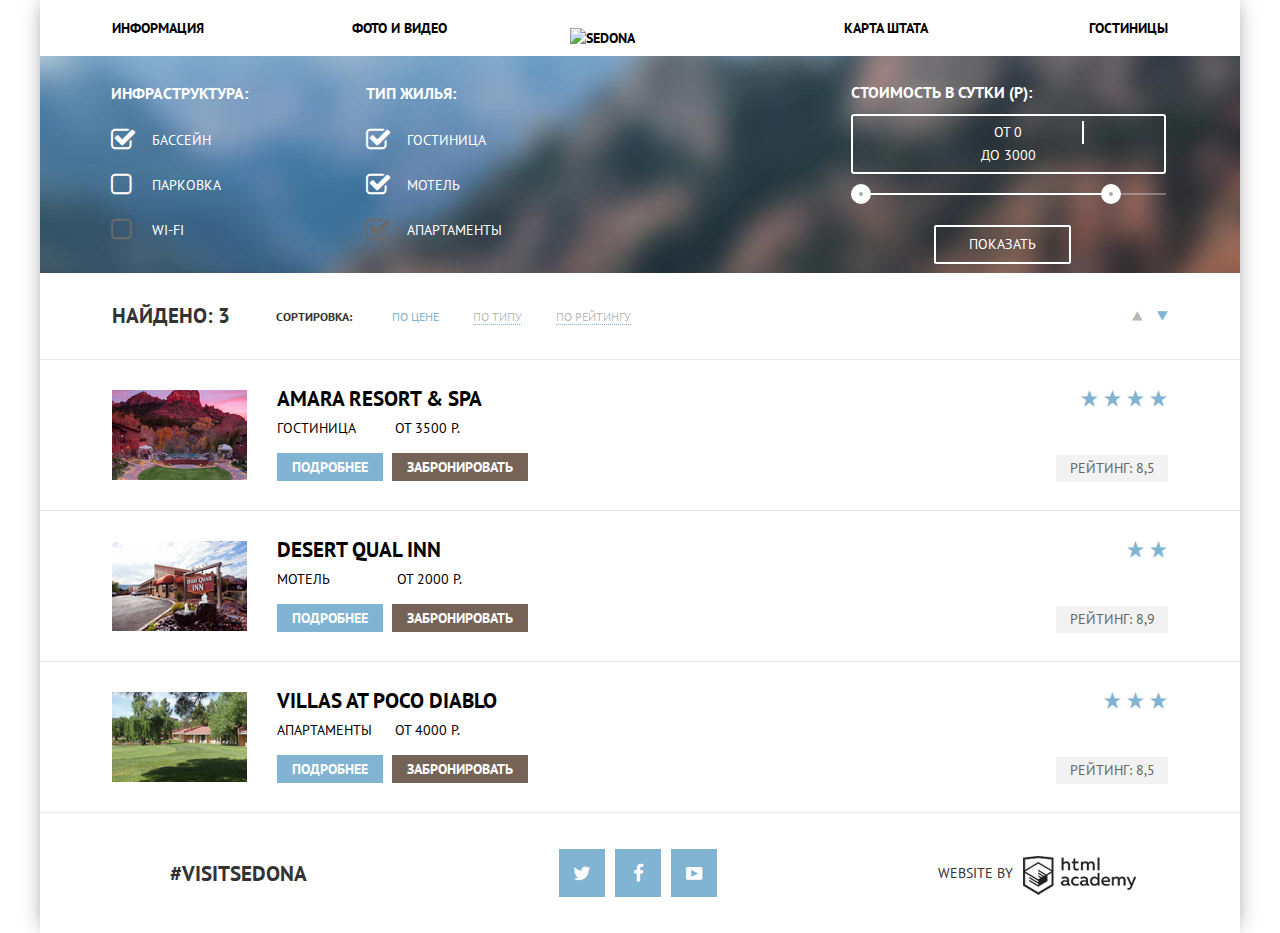
==== commit dd21abfd: "Отели" ====
--- a/hotels.html
+++ b/hotels.html
@@ -1,211 +1,211 @@
 <!DOCTYPE html>
 <html lang="ru">
-    <head>
-        <meta charset="utf-8">
-        <title>HTML Academy: Седона</title>
-        <link rel="stylesheet" href="css/normalize.css">
-        <link href="https://fonts.googleapis.com/css?family=PT+Sans:400,700&subset=cyrillic" rel="stylesheet"> 
-        <link href="css/style.css" rel="stylesheet">
-    </head>
-    <body class="inner-page">
-        <main class="container">
-  	        <header class="main-header">
-           
-                <nav class="main-navigation">
-                    <ul class="nav">
-                        <li>
-                            <a href="info.html">Информация</a>
-                        </li>
-                        <li>
-                            <a href="gallery.html">Фото и видео</a>
-                        </li>
-                        <li class="index-logo">
-                            <a href="index.html">
-                                <img src="img/logo.png" width="138" height="70" alt="Sedona" />
-                            </a>
-                        </li>
-                        <li>
-                            <a href="map.html">Карта штата</a>
-                        </li>
-                        <li>
-                            <a href="hotels.html">Гостиницы</a>
-                        </li>
-                    </ul>
-                </nav> 
-            
-            </header>
-        <!-- End header -->
-    
-    
-            <div class="inner_form">
-                <form class="features_form" action="0#" method="post">
-                    <div class="infrastructure">
-                        <h2>Инфраструктура:</h2>
-                        <div class="check">
-                            <input type="checkbox" name="filter_pool" id="pool" checked><label for="pool">Бассейн</label>
-                        </div>
-                        <div class="check">
-                            <input type="checkbox" name="filter_parking" id="parking"><label for="parking">Парковка</label>
-                        </div>
-                        <div class="check">
-                            <input type="checkbox" name="filter_wi-fi" id="wi-fi" disabled><label for="wi-fi">WI-FI</label>
-                        </div>
-                    </div>
-                    <div class="houses_type">
-                        <h2>Тип жилья:</h2>
-                        <div class="check">
-                            <input type="checkbox" name="filter_hotels" id="hotels" checked><label for="hotels">Гостиница</label>
-                        </div>
-                        <div class="check">
-                            <input type="checkbox" name="filter_motels" id="motels" checked><label for="motels">Мотель</label>
-                        </div>
-                        <div class="check">
-                            <input type="checkbox" name="filter_apartments" id="apartments" checked disabled><label for="apartments">Апартаменты</label>
-                        </div>
-                    </div>
-                
-                    <div class="range-filter">
-                        <h2>Стоимость в сутки (Р):</h2>
-                    
-                        <div class="price-controls">
-                            <input class="min-price" type="text" value="ОТ 0">
-                            <input class="max-price" type="text" value="ДО 3000">
-                        </div>
-                        <div class="range-controls">
-                            <div class="scale"><div style="margin-left:0px; width: 255px;" class="bar"></div></div>
-                            <div class="toggle min-toggle"></div>
-                            <div class="toggle max-toggle"></div>
-                        </div>
-                        <button class="btn_reserch" type="submit">Показать</button>
-                    </div>
-                </form>
-            </div>
-        <!-- End form -->
-            <div class="sorting">
-                <p>Найдено: 3</p>
-                <p>Сортировка:</p>
-                <ul class="sorting_type">
-                    <li>
-                        <a class="active" href="#">По цене</a>
-                    </li>
-                    <li>
-                        <a href="#">По типу</a>
-                    </li>
-                    <li>
-                        <a href="#">По рейтингу</a>
-                    </li>      
-                </ul>
-                <div class="range">
-                    <a href="#">sort up<span class="icon-up-dir"></span></a>
-                    <a href="#">sort down<span class="icon-down-dir"></span></a>
-                </div>
-            </div>
-            <article class="hotels">
-                <a class="hotel_img" href="amara_resort.html">
-                    <img src="img/amara_resort.jpg" width="135" height="90" alt="amara resort" />
-                </a>
-
-                <div class="description">
-                    <a href="#"><h2>Amara Resort & SPA</h2></a>
-                    <div class="details">
-                        <span>Гостиница</span>
-                        <span>от 3500 Р.</span>
-                    
-                    </div>
-                    <div class="details">
-                        <a href="amara_resort.html">Подробнее</a>
-                        <a href="book.html">Забронировать</a>
-                    </div>
-                </div>
-            
-                <div class="rating">
-                    <div class="rating_icon">
-                        <span class="icon-star"></span>
-                        <span class="icon-star"></span>
-                        <span class="icon-star"></span>
-                        <span class="icon-star"></span>
-                    </div> 
-                    <p class="rating_point">Рейтинг: 8,5</p>
-                </div>
-            </article>
-
-            <article class="hotels">
-                <div class="hotel_img">
-                    <a href="desert_Qual_Inn.html">
-                        <img src="img/Desert_Qual_Inn.jpg" width="135" height="90" alt="Desert Qual Inn" />
-                    </a>
-                </div>
-
-                <div class="description">
-                    <a href="#"><h2>Desert Qual Inn</h2></a>
-                    <div class="details">
-                        <span class="name_2">Мотель</span>
-                        <span>от 2000 Р.</span>
-                    
-                    </div>
-                    <div class="details">
-                        <a href="desert_Qual_Inn.html">Подробнее</a>
-                        <a href="book.html">Забронировать</a>
-                    </div>
-                </div>
-
-                <div class="rating">
-                    <div class="rating_icon">
-                        <span class="icon-star"></span>
-                        <span class="icon-star"></span>
-                    </div> 
-                    <p class="rating_point">Рейтинг: 8,9</p>
-                </div>
-            </article>
-
-            <article class="hotels">
-                <div class="hotel_img">
-                    <a href="villas_at_poco.html">
-                        <img src="img/villas_at_poco.jpg" width="135" height="90" alt="villas at poco diablo" />
-                    </a>
-                </div>
-
-                <div class="description">
-                    <a href="#"><h2>Villas At Poco Diablo</h2></a>
-                    <div class="details">
-                        <span class="name_3">Апартаменты</span>
-                        <span>от 4000 Р.</span>
-                    </div>
-                    <div class="details">
-                    
-                        <a href="villas_at_poco.html">Подробнее</a>
-                        <a href="book.html">Забронировать</a>
-                    </div>
-                </div>
-                <div class="rating">
-                    <div class="rating_icon">
-                        <span class="icon-star"></span>
-                        <span class="icon-star"></span>
-                        <span class="icon-star"></span>
-                    </div>
-                    <p class="rating_point">Рейтинг: 8,5</p>
-                </div>
-            
-            </article>
-            <footer class="main-footer-inner">
-                <p>#Visitsedona</p>
-                <section class="footer-social">
-                    <a class="social-btn social-btn-tw" href="#"><span class="icon-twitter"></span></a>
-                    <a class="social-btn social-btn-fb" href="#"><span class="icon-facebook"></span></a>
-                    <a class="social-btn social-btn-ytube" href="#"><span class="icon-youtube"></span></a>
-                </section>
-                <section class="footer-copyright">
-                    <p>Website by</p>
-                    <a class="logo_academy" href="https://htmlacademy.ru"></a>
-                </section>
-      
-            </footer>
-        </main>
-    <!-- End main -->
-    
-    
-
-    <!-- <p>Репозиторий создан для обучения на интенсивном онлайн‑курсе «<a href="https://htmlacademy.ru/intensive/htmlcss">Базовый HTML и CSS</a>».</p> -->
-
-    </body>
+	<head>
+		<meta charset="utf-8">
+		<title>HTML Academy: Седона</title>
+		<link rel="stylesheet" href="css/normalize.css">
+		<link href="https://fonts.googleapis.com/css?family=PT+Sans:400,700&subset=cyrillic" rel="stylesheet"> 
+		<link href="css/style.css" rel="stylesheet">
+	</head>
+	<body class="inner-page">
+		<main class="container">
+			<header class="main-header">
+		
+				<nav class="main-navigation">
+					<ul class="nav">
+						<li>
+							<a href="info.html">Информация</a>
+						</li>
+						<li>
+							<a href="gallery.html">Фото и видео</a>
+						</li>
+						<li class="index-logo">
+							<a href="index.html">
+								<img src="img/logo.png" width="138" height="70" alt="Sedona" />
+							</a>
+						</li>
+						<li>
+							<a href="map.html">Карта штата</a>
+						</li>
+						<li>
+							<a href="hotels.html">Гостиницы</a>
+						</li>
+					</ul>
+				</nav> 
+			
+			</header>
+		<!-- End header -->
+	
+	
+			<div class="inner_form">
+				<form class="features_form" action="0#" method="post">
+					<div class="infrastructure">
+						<h2>Инфраструктура:</h2>
+						<div class="check">
+							<input type="checkbox" name="filter_pool" id="pool" checked><label for="pool">Бассейн</label>
+						</div>
+						<div class="check">
+							<input type="checkbox" name="filter_parking" id="parking"><label for="parking">Парковка</label>
+						</div>
+						<div class="check">
+							<input type="checkbox" name="filter_wi-fi" id="wi-fi" disabled><label for="wi-fi">WI-FI</label>
+						</div>
+					</div>
+					<div class="houses_type">
+						<h2>Тип жилья:</h2>
+						<div class="check">
+							<input type="checkbox" name="filter_hotels" id="hotels" checked><label for="hotels">Гостиница</label>
+						</div>
+						<div class="check">
+							<input type="checkbox" name="filter_motels" id="motels" checked><label for="motels">Мотель</label>
+						</div>
+						<div class="check">
+							<input type="checkbox" name="filter_apartments" id="apartments" checked disabled><label for="apartments">Апартаменты</label>
+						</div>
+					</div>
+				
+					<div class="range-filter">
+						<h2>Стоимость в сутки (Р):</h2>
+					
+						<div class="price-controls">
+							<input class="min-price" type="text" value="ОТ 0">
+							<input class="max-price" type="text" value="ДО 3000">
+						</div>
+						<div class="range-controls">
+							<div class="scale"><div style="margin-left:0px; width: 255px;" class="bar"></div></div>
+							<div class="toggle min-toggle"></div>
+							<div class="toggle max-toggle"></div>
+						</div>
+						<button class="btn_reserch" type="submit">Показать</button>
+					</div>
+				</form>
+			</div>
+		<!-- End form -->
+			<div class="sorting">
+				<p>Найдено: 3</p>
+				<p>Сортировка:</p>
+				<ul class="sorting_type">
+					<li>
+						<a class="active" href="#">По цене</a>
+					</li>
+					<li>
+						<a href="#">По типу</a>
+					</li>
+					<li>
+						<a href="#">По рейтингу</a>
+					</li>      
+				</ul>
+				<div class="range">
+					<a href="#">sort up<span class="icon-up-dir"></span></a>
+					<a href="#">sort down<span class="icon-down-dir"></span></a>
+				</div>
+			</div>
+			<article class="hotels">
+				<a class="hotel_img" href="amara_resort.html">
+					<img src="img/amara_resort.jpg" width="135" height="90" alt="amara resort" />
+				</a>
+
+				<div class="description">
+					<a href="#"><h2>Amara Resort & SPA</h2></a>
+					<div class="details">
+						<span>Гостиница</span>
+						<span>от 3500 Р.</span>
+					
+					</div>
+					<div class="details">
+						<a href="amara_resort.html">Подробнее</a>
+						<a href="book.html">Забронировать</a>
+					</div>
+				</div>
+			
+				<div class="rating">
+					<div class="rating_icon">
+						<span class="icon-star"></span>
+						<span class="icon-star"></span>
+						<span class="icon-star"></span>
+						<span class="icon-star"></span>
+					</div> 
+					<p class="rating_point">Рейтинг: 8,5</p>
+				</div>
+			</article>
+
+			<article class="hotels">
+				<div class="hotel_img">
+					<a href="desert_Qual_Inn.html">
+						<img src="img/Desert_Qual_Inn.jpg" width="135" height="90" alt="Desert Qual Inn" />
+					</a>
+				</div>
+
+				<div class="description">
+					<a href="#"><h2>Desert Qual Inn</h2></a>
+					<div class="details">
+						<span class="name_2">Мотель</span>
+						<span>от 2000 Р.</span>
+					
+					</div>
+					<div class="details">
+						<a href="desert_Qual_Inn.html">Подробнее</a>
+						<a href="book.html">Забронировать</a>
+					</div>
+				</div>
+
+				<div class="rating">
+					<div class="rating_icon">
+						<span class="icon-star"></span>
+						<span class="icon-star"></span>
+					</div> 
+					<p class="rating_point">Рейтинг: 8,9</p>
+				</div>
+			</article>
+
+			<article class="hotels">
+				<div class="hotel_img">
+					<a href="villas_at_poco.html">
+						<img src="img/villas_at_poco.jpg" width="135" height="90" alt="villas at poco diablo" />
+					</a>
+				</div>
+
+				<div class="description">
+					<a href="#"><h2>Villas At Poco Diablo</h2></a>
+					<div class="details">
+						<span class="name_3">Апартаменты</span>
+						<span>от 4000 Р.</span>
+					</div>
+					<div class="details">
+					
+						<a href="villas_at_poco.html">Подробнее</a>
+						<a href="book.html">Забронировать</a>
+					</div>
+				</div>
+				<div class="rating">
+					<div class="rating_icon">
+						<span class="icon-star"></span>
+						<span class="icon-star"></span>
+						<span class="icon-star"></span>
+					</div>
+					<p class="rating_point">Рейтинг: 8,5</p>
+				</div>
+			
+			</article>
+			<footer class="main-footer-inner">
+				<p>#Visitsedona</p>
+				<section class="footer-social">
+					<a class="social-btn social-btn-tw" href="#"><span class="icon-twitter"></span></a>
+					<a class="social-btn social-btn-fb" href="#"><span class="icon-facebook"></span></a>
+					<a class="social-btn social-btn-ytube" href="#"><span class="icon-youtube"></span></a>
+				</section>
+				<section class="footer-copyright">
+					<p>Website by</p>
+					<a class="logo_academy" href="https://htmlacademy.ru"></a>
+				</section>
+	
+			</footer>
+		</main>
+	<!-- End main -->
+	
+	
+
+	<!-- <p>Репозиторий создан для обучения на интенсивном онлайн‑курсе «<a href="https://htmlacademy.ru/intensive/htmlcss">Базовый HTML и CSS</a>».</p> -->
+
+	</body>
 </html>
--- a/css/style.css
+++ b/css/style.css
@@ -1,5 +1,4 @@
 body {
-	
 	margin: 0;
 	font-family: 'PT Sans', 'Arial', sans-serif;
 	font-size: 14px;
@@ -12,7 +11,6 @@
 	width: 1200px;
 	min-height: 2762px;
 	margin: 0;
-
 	font-family: 'PT Sans', sans-serif;
 	font-size: 14px;
 	text-transform: uppercase;
@@ -28,7 +26,7 @@
 
   font-family: "symbols-sedona";
   src: url("../fonts/symbols-sedona.woff") format("woff"),
-       url("../fonts/symbols-sedona.woff2") format("woff2");
+	   url("../fonts/symbols-sedona.woff2") format("woff2");
 }
 
 [class^="icon-"]::before,
@@ -37,7 +35,6 @@
   width: 1em;
   margin-right: 0.2em;
   margin-left: 0.2em;
-
   font-weight: normal;
   line-height: 1em;
   font-family: "symbols-sedona";
@@ -46,7 +43,6 @@
   text-decoration: inherit;
   font-style: normal;
   font-variant: normal;
-
   speak: none;
 }
 
@@ -81,46 +77,35 @@
 .container {
 	width: 1200px;
 	min-width: 768px;
-	/*min-height: 2762px;*/
 	margin: 0 auto;
 	position: relative;
 	background: #ffffff;
 	box-shadow: 0 0 20px -5px rgba(0, 0, 0, 0.5);
-	/*outline: 3px solid red;*/
-}
-
+}
 
 .main-header {
 	width: auto;
 	min-height: 55px;
-
 }
 
 .main-navigation {
 	padding: 0 6%;
-	
-
 }
 
 .nav {
 	height: 56px;
 	display: flex;
-
 	justify-content: space-between;
-	/*outline: 2px solid yellow;*/
-	
-}
-
+}
 	
 ul {
-  	list-style: none;
-  	margin: 0;
-  	padding: 0;
-  	align-items: center;
-  	text-align: left;
-  	font-weight: bold;
-  	
-  	text-decoration: none; 
+	list-style: none;
+	margin: 0;
+	padding: 0;
+	align-items: center;
+	text-align: left;
+	font-weight: bold;
+	text-decoration: none; 
 }
 
 .nav li:nth-child(4n) {
@@ -133,7 +118,6 @@
 
 .nav li {
 	width: 20%;
-
 }
 
 .nav li:nth-child(3n) {
@@ -163,7 +147,6 @@
 
 .index-logo:after {
 	position: absolute;
-
 }
 
 .background_view {
@@ -171,14 +154,12 @@
 	background: url("../img/background_photo.jpg") no-repeat 0% 22%;
 	background-size: cover;
 	position: relative;
-	
 }
 
 .background_view:after {
 	content: "";
 	background: url("../img/background_shape.png") no-repeat;
 	height: 57px;
-	
 	position: absolute;
 	bottom: 0;
 	left: 0;
@@ -196,17 +177,12 @@
 	background-size: cover;
 	color: #ffffff;	
 	text-align: left;
-	
-}
-
-
+}
 
 .features_form {
-
 	display: flex;
 	justify-content: space-around;
 	text-align: left;
-	
 }
 
 .features_form .infrastructure {
@@ -214,8 +190,6 @@
 	height: 217px;
 	padding-left: 71px;
 	line-height: 3em;
-	
-	/*outline: 2px solid red;*/
 }
 
 .features_form input[type="checkbox"] {
@@ -224,7 +198,6 @@
 
 .infrastructure input[type="checkbox"] +label {
 	position: relative;
-	
 	padding-left: 41px;
 	cursor: pointer;
 }
@@ -253,6 +226,7 @@
 	margin-top: 16px;
 	margin-bottom: 2px;
 }
+
 .infrastructure h2, .houses_type h2 {
 	height: 30px;
 	font-size: 16px;
@@ -267,14 +241,11 @@
 	line-height: 3em;	
 }
 
-/*.infrastructure h2 {
-	margin-bottom: 3px;
-}*/
-
 .check {
 	height: 30px;
 
 }
+
 .check:nth-child(2) {
 	margin-top: 10px;
 }
@@ -286,7 +257,6 @@
 
 .houses_type input[type="checkbox"] +label {
 	position: relative;
-	
 	padding-left: 41px;
 	cursor: pointer;
 }
@@ -297,7 +267,6 @@
 	text-align: center;
 	border: 2px solid #fff;
 	border-radius: 3px;
-
 }
 
 .price-controls input {
@@ -322,47 +291,51 @@
 }
 
 .range-filter {
-    width: 315px;
-    margin-left: auto;
-    margin-right: 74px;
-    margin-bottom: 10px;
-    margin-top: 10px;
+	width: 315px;
+	margin-left: auto;
+	margin-right: 74px;
+	margin-bottom: 10px;
+	margin-top: 10px;
 }
 
 .range-controls {
-    position: relative;
-    width: 100%;
-
-    height: 30px;
-    margin-bottom: 16px;
-    border-radius: 5px;
-    overflow: hidden;
-}
+	position: relative;
+	width: 100%;
+	height: 30px;
+	margin-bottom: 16px;
+	border-radius: 5px;
+	overflow: hidden;
+}
+
 .scale {
-    margin-top: 19px;
-    height: 2px;
-    background: rgba(255, 255, 255, 0.3);
-}
+	margin-top: 19px;
+	height: 2px;
+	background: rgba(255, 255, 255, 0.3);
+}
+
 .bar {
-    height: 2px;
-    background: #ffffff;
-}
+	height: 2px;
+	background: #ffffff;
+}
+
 .toggle {
-    position: absolute;
-    top: 10px;
-    left:30px;
-    width: 4px;
-    height: 4px;
-    border: 8px solid white;
-    background: #ababab;
-    cursor: pointer;
-    border-radius:50%;
-}
+	position: absolute;
+	top: 10px;
+	left:30px;
+	width: 4px;
+	height: 4px;
+	border: 8px solid white;
+	background: #ababab;
+	cursor: pointer;
+	border-radius:50%;
+}
+
 .min-toggle {
-    left: 0px;
-}
+	left: 0px;
+}
+
 .max-toggle {
-    left: 250px;
+	left: 250px;
 }
 
 .min-toggle:hover, .max-toggle:hover {
@@ -378,6 +351,7 @@
 	background: 0 0;
 	color: #ffffff;
 	text-transform: uppercase;
+	outline: none;
 }
 
 .btn_reserch:hover {
@@ -393,17 +367,13 @@
 	display: flex;
 	justify-content: flex-start;
 	border-bottom: 1px solid #e5e5e5;
-	
-	/*outline: 2px solid red;*/
 }
 
 .sorting p {
-	/*width: 25%;*/
 	font-size: 12px;
 	font-weight: bold;
 	margin: 0;
 	padding-right: 40px;
-	
 }
 
 .sorting p:nth-child(1) {
@@ -416,9 +386,7 @@
 .sorting_type {
 	width: 30%;
 	display: flex;
-	/*justify-content: space-between;*/
 	align-items: center;
-
 }
 
 .sorting_type a {
@@ -427,6 +395,7 @@
 	margin-right: 34px;
 	border-bottom: 1px dotted #81b3d2;
 	color: rgba(0, 0, 0,  0.3);
+	font-weight: normal;
 }
 
 .sorting_type li:nth-child(2) {
@@ -453,7 +422,6 @@
 	display: flex;
 	align-items: center;
 	margin-left: auto;
-
 	font-size: 0;
 	vertical-align: top;
 	text-decoration: none;
@@ -465,19 +433,18 @@
 	color: #81b3d2;
 	text-align: right;
 }
+
 .range .icon-up-dir {
 	color: rgba(0, 0, 0, 0.3);
-
 }
 
 .icon-up-dir::before {
-	
 	margin: 6px 0px 0px 0px;
 	padding: 0;
 	text-align: right;
 }
+
 .icon-down-dir::before {
-	
 	margin: 6px 0px 0px 2px;
 	padding: 0;
 	text-align: right;
@@ -492,7 +459,6 @@
 } 
 
 .inner-page .hotels {
-	/*width: 1056px;*/
 	min-height: 91px;
 	margin: 0 auto;
 	padding-left: 72px;
@@ -503,7 +469,6 @@
 	border-bottom: 1px solid #e5e5e5;
 }
 
-
 .inner-page .hotel_img {
 	width: 135px;
 	height: 90px;
@@ -520,11 +485,8 @@
 	height: 95px;
 	display: flex;
 	flex-direction: column;
-	/*justify-content: space-between;*/
 	text-align: left;
 	font: inherit;
-	/*vertical-align: top;*/
-
 }
 
 .description h2 {
@@ -553,6 +515,7 @@
 .details span {
 	margin-right: 35px;
 }
+
 .details .name_2 {
 	margin-right: 63px;
 }
@@ -568,11 +531,9 @@
 	color: #ffffff;
 	font-weight: bold;
 	padding: 5px 15px;
-	
 }
 
 .details a:first-child {
-	
 	background: #81b3d2;
 	margin-right: 5px;
 }
@@ -611,14 +572,12 @@
 .rating_icon {
 	margin: 0;
 	text-align: right;
-
 }
 
 .icon-star {
 	display: inline-flex;
 	font-size: 19px;
 	color: #81b3d2;
-	/*padding: 20px;*/
 	line-height: 48px;
 }
 
@@ -640,7 +599,6 @@
 	display: flex;
 	flex-direction: column;
 	align-items: center;
-	/*outline: 2px solid red;*/
 }
 
 .about > h2 {
@@ -648,25 +606,19 @@
 	margin-top: 59px;
 	margin-bottom: 0px;
 	line-height: 26px;
-	/*outline: 2px solid red;*/
-
-}
+}
+
 .about p {
 	width: 575px;
 	margin: 31px 0px;
-	/*outline: 2px solid red;*/
-
 }
 
 .reason {
-	/*height: 258px;*/
 	display: flex;
 	flex-direction: row;
 	justify-content: center;
 	background-color: #81b3d2;
-	/*outline: 2px solid red;*/
-}
-
+}
 
 .reason .col_1 h2 {
 	color: #ffffff;
@@ -680,7 +632,6 @@
 	margin-bottom: 20px;
 	color: #ffffff;	
 }
-
 
 .reason_image {
 	position: relative;
@@ -699,7 +650,6 @@
 
 .col_1 {
 	width: 33.33333%;
-	/*outline: 2px solid yellow;*/
 }
 
 .col_2 {
@@ -711,7 +661,6 @@
 	display: flex;
 	flex-direction: row;
 	justify-content: center;
-	/*align-items: center;*/
 	background-color: #eeeeee;
 }
 
@@ -729,7 +678,7 @@
 	background-color: #ffffff;
 }
 .first .col_1 p {
-	width: 300px;
+	width: 289px;
 	margin-left: auto;
 	margin-right: auto;
 	margin-bottom: 33px;
@@ -742,6 +691,7 @@
 	margin-left: auto;
 	margin-bottom: 25px;
 }
+
 .second .col_1 p {
 	width: 280px;
 	margin-right: auto;
@@ -765,7 +715,6 @@
 	background-position: -101px -5px;
 }
 
-
 .food::before {
 	content: "";
 	display: flex;
@@ -778,7 +727,6 @@
 	background-position: -7px -5px;
 }
 
-
 .souvenirs::before {
 	content: "";
 	display: flex;
@@ -789,20 +737,20 @@
 	height: 80px;
 	background: url("../img/sprite.png") no-repeat;
 	background-position: -590px -8px;
-}    
+}
 
 .form {
 	position: relative;
 	padding-top: 58px;
-	
 }
 
 .form p {
+	width: 400px;
 	margin: 0 auto;
 	margin-bottom: 50px;
 	color: #333333;
-	
-}
+}
+
 .form h2 {
 	font-size: 30px;
 	margin-bottom: 35px;
@@ -810,9 +758,9 @@
 	text-align: center;
 }
 
-
 .form .research {
 	position: absolute;
+	display: none;
 	top: 292px;
 	left: 0;
 	right: 0;
@@ -832,7 +780,6 @@
 
 .quantity_controls>label:nth-child(2) {
 	width: 43px;
-	/*text-align: right;*/
 }
 
 .research .filds {
@@ -850,7 +797,6 @@
 	text-transform: inherit;
 	font-weight: bold;
 	outline: none;
-
 }
 
 .research input:hover {
@@ -859,9 +805,9 @@
 
 .research input:focus {
 	background-color: #ffffff;
-	border: 2px solid #e5e5e5;
-
-}
+	outline: 2px solid #e5e5e5;
+}
+
 .filds_in {
 	position: relative;
 }
@@ -894,10 +840,10 @@
 .quantity_controls label:first-child {
 	margin: 0px 41px 0px 0px;
 }
+
 .quantity_controls label {
 	margin: 0px 27px 0px 57px;
 }
-
 
 .quantity_controls input {
 	width: 114px;
@@ -973,7 +919,6 @@
 	z-index: 2;
 }
 
-
 .map {
 	background: url(../img/map.jpg) no-repeat;
 	width: auto;
@@ -988,20 +933,17 @@
 	right: 0;
 	min-height: 120px;
 	background: rgba(255, 255, 255, 0.9);
-
 	display: flex;
 	flex-direction: row;
 	justify-content: space-around;
 	align-items: center;
 }
-
 
 .main-footer p {
 	width: 33%;
 	font-size: 21px;
 	font-weight: bold;
 	align-self: center;
-
 }
 
 .footer-social {
@@ -1014,7 +956,6 @@
 	width: 46px;
 	height: 48px;
 	margin: 0 5px;
-
 	font-size: 0;
 	vertical-align: top;
 	text-decoration: none;
@@ -1024,10 +965,10 @@
 
 .social-btn:hover {
 	background: #669ec0;
+
 }
 .social-btn:active {
 	background: #5496bd;
-	
 }
 
 .social-btn:active span {
@@ -1053,20 +994,6 @@
 	text-align: right;
 	font-weight: normal;
 }
-
-/*.logo_academy {
-	width: 113px;
-	min-height: 39px;
-	
-}*/
-
-/*.logo_academy:hover {
-	background: url(../img/htmlacademy_logo_hvr.png) no-repeat;
-}
-
-.logo_academy:active {
-	background: url(../img/htmlacademy_logo_act.png) no-repeat;
-}*/
 
 .logo_academy {
 	content: "";
@@ -1079,10 +1006,12 @@
 	background: url("../img/sprite.png") no-repeat;
 	background-position: -199px -10px;
 }
+
 .logo_academy:hover {
 	background: url("../img/sprite.png") no-repeat;
 	background-position: -465px -10px;
 } 
+
 .logo_academy:active {
 	background: url("../img/sprite.png") no-repeat;
 	background-position: -332px -10px;
@@ -1092,15 +1021,12 @@
 /*Футер Inner*/
 
 .main-footer-inner {
-	
 	min-height: 120px;
 	background: #ffffff;
-
 	display: flex;
 	flex-direction: row;
 	justify-content: space-around;
 	align-items: center;
-
 }
 
 .main-footer-inner p {
@@ -1108,7 +1034,6 @@
 	font-size: 21px;
 	font-weight: bold;
 	align-self: center;
-	/*margin-left: 25px;*/
 }
 
 .main-footer-inner .footer-social {
@@ -1121,7 +1046,6 @@
 	width: 46px;
 	height: 48px;
 	margin: 0 5px;
-
 	font-size: 0;
 	vertical-align: top;
 	text-decoration: none;
@@ -1136,6 +1060,7 @@
 .main-footer-inner.social-btn:active {
 	background: #5496bd;
 }
+
 .main-footer-inner .social-btn:active span {
 	color: rgba(255, 255, 255, 0.3);
 }
@@ -1171,11 +1096,34 @@
 	background: url("../img/sprite.png") no-repeat;
 	background-position: -199px -10px;
 }
+
 .main-footer-inner .logo_academy:hover {
 	background: url("../img/sprite.png") no-repeat;
 	background-position: -465px -10px;
-} 
+}
+
 .main-footer-inner .logo_academy:active {
 	background: url("../img/sprite.png") no-repeat;
 	background-position: -332px -10px;
-} +}
+
+.form .research_show {
+	display: block;
+	animation-name: appear;
+	animation-duration: 0.5s;
+}
+
+@keyframes appear {
+	0% {
+	transform: translateY(-25%);
+	opacity: 0.0;
+	}
+
+	85% {
+	opacity: 20%;
+	}
+
+	100% {
+		transform: translateY(0%);
+	}
+}
